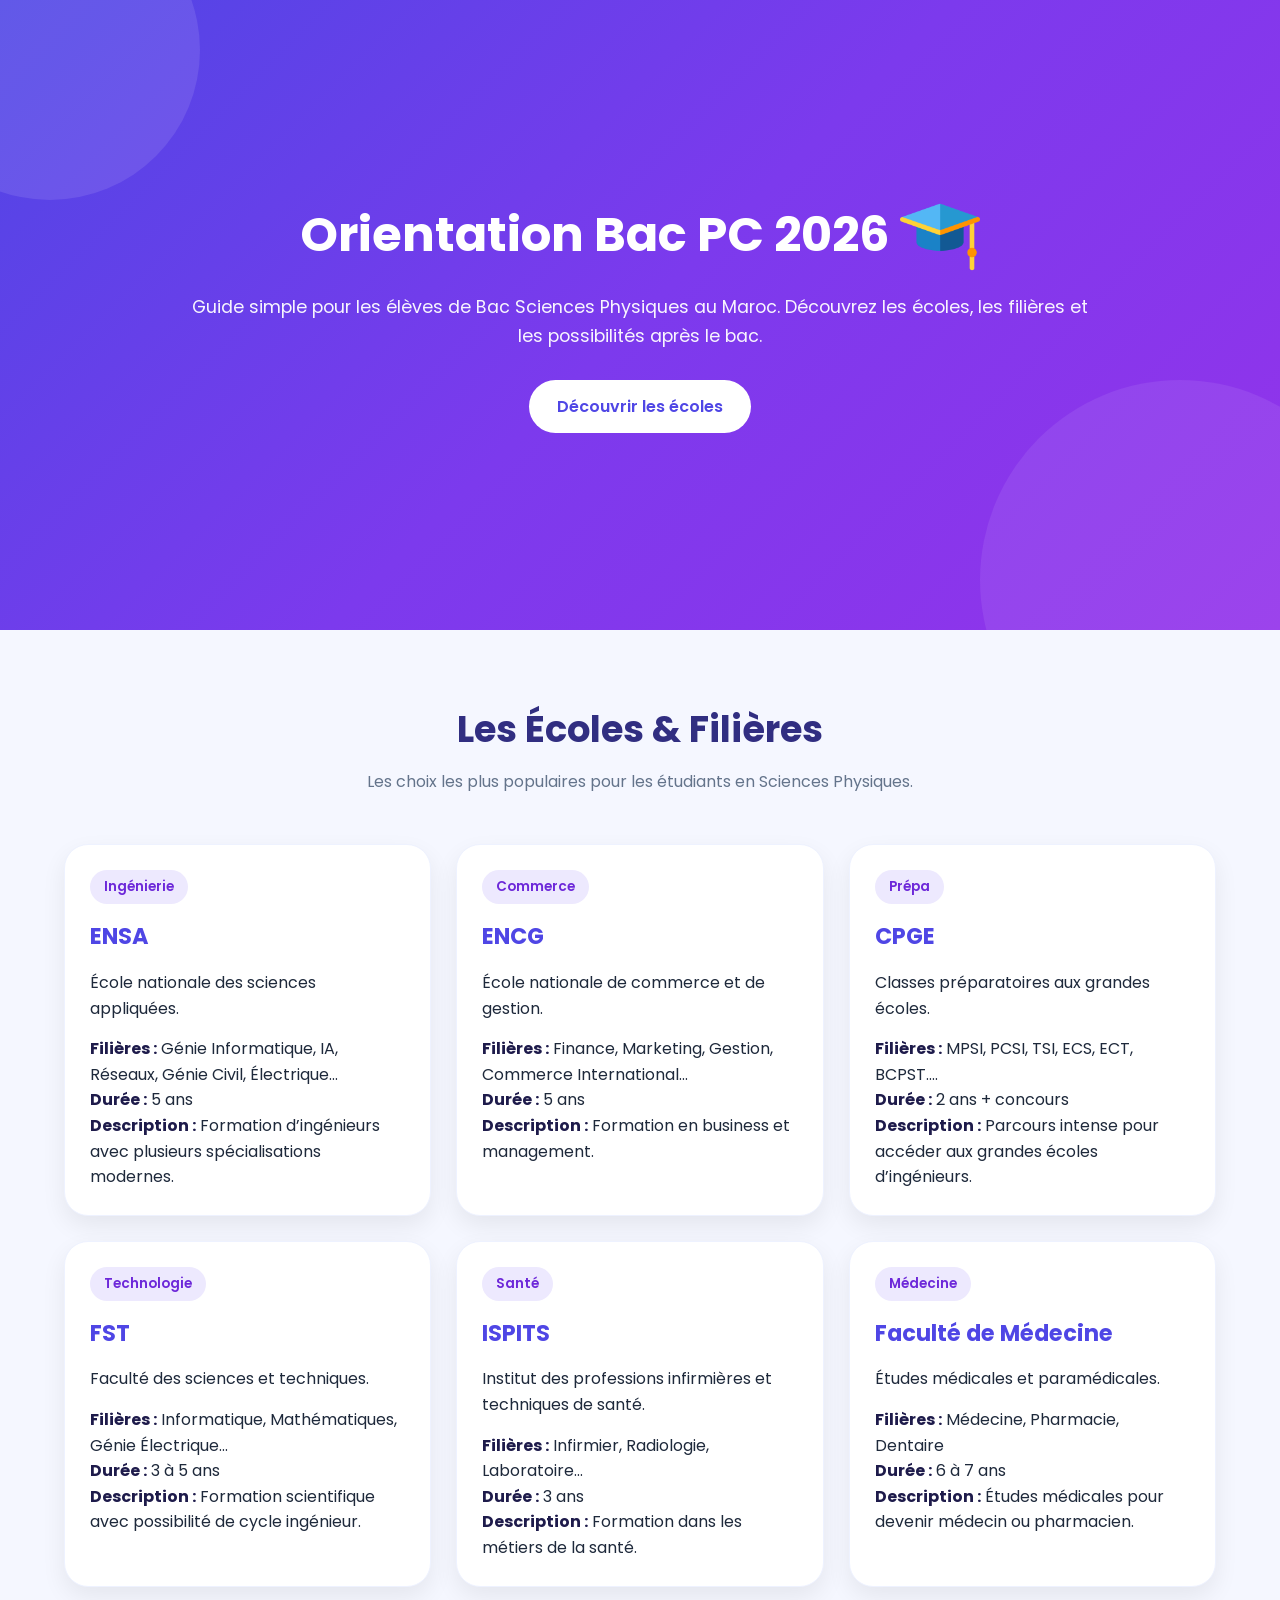
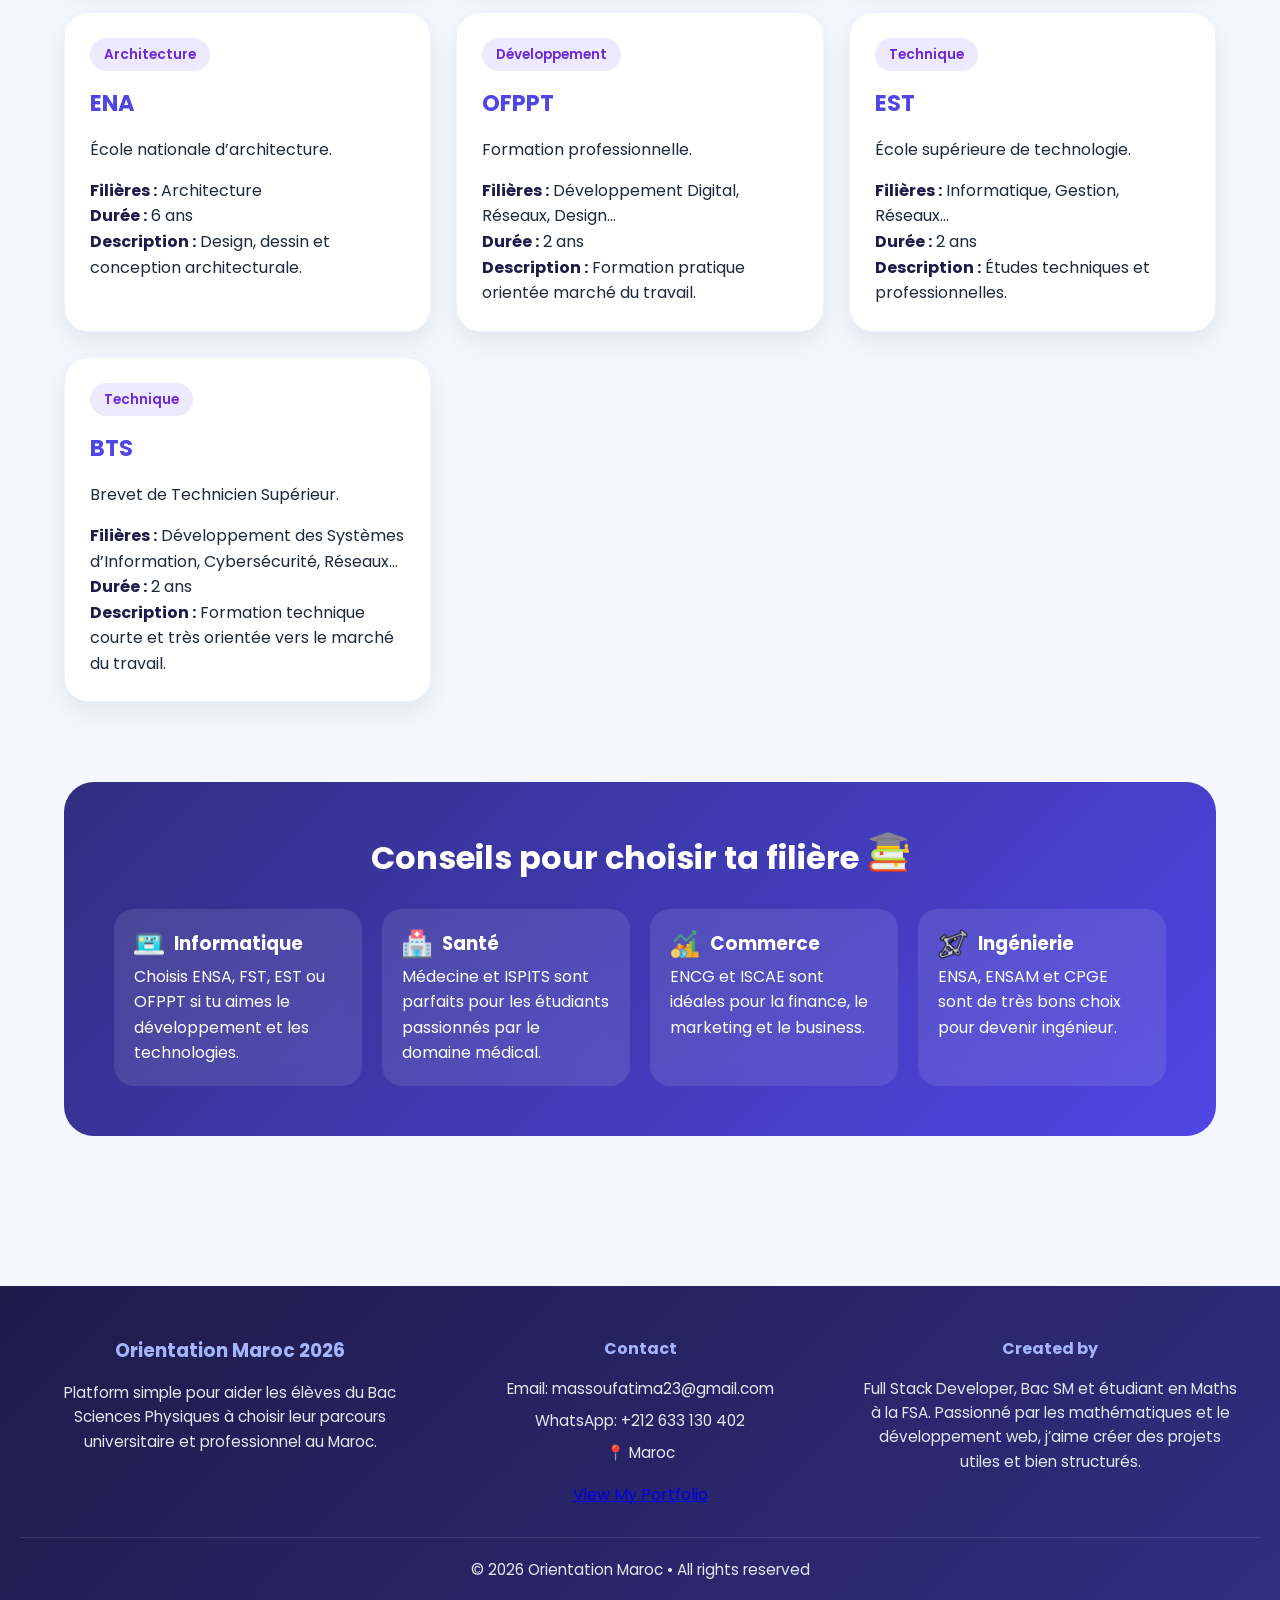
==== index.html @ 729dbaa1 "add portfolio" ====
<!DOCTYPE html>
<html lang="fr">
<head>
    <meta charset="UTF-8" />
    <meta name="viewport" content="width=device-width, initial-scale=1.0" />
    <link rel="shortcut icon" href="mortarboard.png" type="image/x-icon">
    <title>Orientation Bac PC 2026</title>
    <link rel="preconnect" href="https://fonts.googleapis.com">
    <link rel="preconnect" href="https://fonts.gstatic.com" crossorigin>
    <link href="https://fonts.googleapis.com/css2?family=Poppins:wght@300;400;500;600;700&display=swap" rel="stylesheet">
    <link rel="stylesheet" href="style.css" />
</head>
<body>

  <header>
    <div class="hero">
     <div class="flex" style="display: flex;  justify-content: center;">
        <h1>Orientation Bac PC 2026</h1>
        <img src="mortarboard.png" alt="Mortarboard" class="mortarboard">
     </div>
      <p>
        Guide simple pour les élèves de Bac Sciences Physiques au Maroc.
        Découvrez les écoles, les filières et les possibilités après le bac.
      </p>
      <a href="#schools">Découvrir les écoles</a>
    </div>
  </header>

  <section class="container" id="schools">
    <div class="section-title">
      <h2>Les Écoles & Filières</h2>
      <p>Les choix les plus populaires pour les étudiants en Sciences Physiques.</p>
    </div>

    <div class="cards">

      <div class="card">
        <span class="badge">Ingénierie</span>
        <h3>ENSA</h3>
        <p>
          École nationale des sciences appliquées.
        </p>

        <div class="info">
          <p><strong>Filières :</strong> Génie Informatique, IA, Réseaux, Génie Civil, Électrique...</p>
          <p><strong>Durée :</strong> 5 ans</p>
          <p><strong>Description :</strong> Formation d’ingénieurs avec plusieurs spécialisations modernes.</p>
        </div>
      </div>

      <div class="card">
        <span class="badge">Commerce</span>
        <h3>ENCG</h3>
        <p>
          École nationale de commerce et de gestion.
        </p>

        <div class="info">
          <p><strong>Filières :</strong> Finance, Marketing, Gestion, Commerce International...</p>
          <p><strong>Durée :</strong> 5 ans</p>
          <p><strong>Description :</strong> Formation en business et management.</p>
        </div>
      </div>

      <div class="card">
        <span class="badge">Prépa</span>
        <h3>CPGE</h3>
        <p>
          Classes préparatoires aux grandes écoles.
        </p>

        <div class="info">
          <p><strong>Filières :</strong> MPSI, PCSI, TSI, ECS, ECT, BCPST....</p>
          <p><strong>Durée :</strong> 2 ans + concours</p>
          <p><strong>Description :</strong> Parcours intense pour accéder aux grandes écoles d’ingénieurs.</p>
        </div>
      </div>

      <div class="card">
        <span class="badge">Technologie</span>
        <h3>FST</h3>
        <p>
          Faculté des sciences et techniques.
        </p>

        <div class="info">
          <p><strong>Filières :</strong> Informatique, Mathématiques, Génie Électrique...</p>
          <p><strong>Durée :</strong> 3 à 5 ans</p>
          <p><strong>Description :</strong> Formation scientifique avec possibilité de cycle ingénieur.</p>
        </div>
      </div>

      <div class="card">
        <span class="badge">Santé</span>
        <h3>ISPITS</h3>
        <p>
          Institut des professions infirmières et techniques de santé.
        </p>

        <div class="info">
          <p><strong>Filières :</strong> Infirmier, Radiologie, Laboratoire...</p>
          <p><strong>Durée :</strong> 3 ans</p>
          <p><strong>Description :</strong> Formation dans les métiers de la santé.</p>
        </div>
      </div>

      <div class="card">
        <span class="badge">Médecine</span>
        <h3>Faculté de Médecine</h3>
        <p>
          Études médicales et paramédicales.
        </p>

        <div class="info">
          <p><strong>Filières :</strong> Médecine, Pharmacie, Dentaire</p>
          <p><strong>Durée :</strong> 6 à 7 ans</p>
          <p><strong>Description :</strong> Études médicales pour devenir médecin ou pharmacien.</p>
        </div>
      </div>

      <div class="card">
        <span class="badge">Architecture</span>
        <h3>ENA</h3>
        <p>
          École nationale d’architecture.
        </p>

        <div class="info">
          <p><strong>Filières :</strong> Architecture</p>
          <p><strong>Durée :</strong> 6 ans</p>
          <p><strong>Description :</strong> Design, dessin et conception architecturale.</p>
        </div>
      </div>

      <div class="card">
        <span class="badge">Développement</span>
        <h3>OFPPT</h3>
        <p>
          Formation professionnelle.
        </p>

        <div class="info">
          <p><strong>Filières :</strong> Développement Digital, Réseaux, Design...</p>
          <p><strong>Durée :</strong> 2 ans</p>
          <p><strong>Description :</strong> Formation pratique orientée marché du travail.</p>
        </div>
      </div>

      <div class="card">
        <span class="badge">Technique</span>
        <h3>EST</h3>
        <p>
          École supérieure de technologie.
        </p>

        <div class="info">
          <p><strong>Filières :</strong> Informatique, Gestion, Réseaux...</p>
          <p><strong>Durée :</strong> 2 ans</p>
          <p><strong>Description :</strong> Études techniques et professionnelles.</p>
        </div>
      </div>

      <div class="card" data-city="Multiple" data-category="Technologie">
          <span class="badge">Technique</span>
          <h3>BTS</h3>
          <p>
              Brevet de Technicien Supérieur.
          </p>
  
          <div class="info">
              <p><strong>Filières :</strong> Développement des Systèmes d’Information, Cybersécurité, Réseaux...</p>
              <p><strong>Durée :</strong> 2 ans</p>
              <p><strong>Description :</strong> Formation technique courte et très orientée vers le marché du travail.</p>
          </div>
      </div>

    </div>


    <div class="tips">
        <div class="flex" style="display: flex;  justify-content: center;">
            <h2>Conseils pour choisir ta filière</h2>
            <img src="education.png" alt="Education" class="education">
        </div>

      <div class="tips-grid">
        <div class="tip-box">
            <div class="flex" style="display: flex;margin-bottom: 5px;">
                <img src="computer.png" alt="Computer" class="computer">
                <h3>Informatique</h3>
            </div>
            <p>
            Choisis ENSA, FST, EST ou OFPPT si tu aimes le développement et les technologies.
            </p>
        </div>

        <div class="tip-box">
            <div class="flex" style="display: flex;margin-bottom: 5px;">
                <img src="hospital-building.png" alt="Hospital" class="computer">
                <h3>Santé</h3>
            </div>
            <p>
            Médecine et ISPITS sont parfaits pour les étudiants passionnés par le domaine médical.
            </p>
        </div>

        <div class="tip-box">
            <div class="flex" style="display: flex;margin-bottom: 5px;">
                <img src="exchange-rate.png" alt="Exchange" class="computer">
                <h3>Commerce</h3>
            </div>
            <p>
            ENCG et ISCAE sont idéales pour la finance, le marketing et le business.
            </p>
        </div>

        <div class="tip-box">
          <div class="flex" style="display: flex;margin-bottom: 5px;">
            <img src="frame.png" alt="frame" class="computer">
            <h3>Ingénierie</h3>
          </div>
          <p>
            ENSA, ENSAM et CPGE sont de très bons choix pour devenir ingénieur.
          </p>
        </div>
      </div>
    </div>
  </section>

    <footer class="footer">
        <div class="footer-container">

            <div class="footer-about">
            <h3>Orientation Maroc 2026</h3>
            <p>
                Platform simple pour aider les élèves du Bac Sciences Physiques à choisir leur parcours universitaire et professionnel au Maroc.
            </p>
            </div>

            <div class="footer-links">
              <h4>Contact</h4>
              <p>Email: massoufatima23@gmail.com</p>
              <p>WhatsApp: +212 633 130 402</p>
              <p>📍 Maroc</p>
            </div>
            <div class="footer-creator">
              <h4>Created by</h4>
              <p>Full Stack Developer, Bac SM et étudiant en Maths à la FSA. Passionné par les mathématiques et le développement web, j’aime créer des projets utiles et bien structurés.</p>
            </div>
          </div>
          
          <a href="https://bacwaymaroc.netlify.app/" target="_blank" class="portfolio-btn">
            View My Portfolio
          </a>

        <div class="footer-bottom">
            <p>© 2026 Orientation Maroc • All rights reserved</p>
          </div>
        </footer>
        
        <div class="popup" id="popup">
          <div class="popup-content">
      <button class="close-btn" onclick="closePopup()">✕</button>
      <h2 id="popupTitle"></h2>
      <p id="popupDescription"></p>
      <div class="popup-info">
        <p><strong>Filières :</strong> <span id="popupFilieres"></span></p>
        <p><strong>Durée :</strong> <span id="popupDuree"></span></p>
        <p><strong>Niveau conseillé :</strong> <span id="popupNiveau"></span></p>
      </div>
    </div>
  </div>
  <script src="main.js"></script>
</body>
</html>
---- style.css ----
*{
      margin:0;
      padding:0;
      box-sizing:border-box;
      font-family:'Poppins',sans-serif;
}
body{
  background:#f5f7ff;
  color:#1e293b;
  line-height:1.6;
}

header{
  min-height:70vh;
  background:linear-gradient(135deg,#4f46e5,#7c3aed,#9333ea);
  color:white;
  display:flex;
  align-items:center;
  justify-content:center;
  text-align:center;
  padding:40px 20px;
  position:relative;
  overflow:hidden;
}

header::before{
  content:'';
  position:absolute;
  width:300px;
  height:300px;
  background:rgba(255,255,255,0.1);
  border-radius:50%;
  top:-100px;
  left:-100px;
}

header::after{
  content:'';
  position:absolute;
  width:400px;
  height:400px;
  background:rgba(255,255,255,0.08);
  border-radius:50%;
  bottom:-150px;
  right:-100px;
}

.hero{
  position:relative;
  z-index:2;
  max-width:900px;
}

.hero h1{
  font-size:3rem;
  margin-bottom:20px;
  font-weight:700;
}

.hero p{
  font-size:1.1rem;
  opacity:0.95;
  margin-bottom:30px;
}

.hero a{
  text-decoration:none;
  background:white;
  color:#4f46e5;
  padding:14px 28px;
  border-radius:50px;
  font-weight:600;
  transition:0.3s;
  display:inline-block;
}

.hero a:hover{
  transform:translateY(-3px);
  box-shadow:0 10px 20px rgba(0,0,0,0.2);
}

.container{
  width:90%;
  max-width:1200px;
  margin:auto;
  padding:70px 0;
}

.section-title{
  text-align:center;
  margin-bottom:50px;
}

.section-title h2{
  font-size:2.3rem;
  color:#312e81;
  margin-bottom:10px;
}

.section-title p{
  color:#64748b;
}

.cards{
  display:grid;
  grid-template-columns:repeat(auto-fit,minmax(280px,1fr));
  gap:25px;
}

.card{
  background:white;
  padding:25px;
  border-radius:24px;
  box-shadow:0 10px 25px rgba(0,0,0,0.07);
  transition:0.3s;
  border:1px solid #eef2ff;
}

.card:hover{
  transform:translateY(-8px);
}

.card h3{
  color:#4f46e5;
  margin-bottom:15px;
  font-size:1.4rem;
}

.badge{
  display:inline-block;
  padding:6px 14px;
  background:#ede9fe;
  color:#6d28d9;
  border-radius:50px;
  font-size:0.85rem;
  margin-bottom:15px;
  font-weight:600;
}

.info{
  margin-top:15px;
}

.info strong{
  color:#1e1b4b;
}

.tips{
  margin-top:80px;
  background:linear-gradient(135deg,#312e81,#4f46e5);
  color:white;
  padding:50px;
  border-radius:30px;
}

.tips h2{
  margin-bottom:25px;
  font-size:2rem;
}

.tips-grid{
  display:grid;
  grid-template-columns:repeat(auto-fit,minmax(220px,1fr));
  gap:20px;
}

.mortarboard{
    width: 80px;
    height: 80px;
    margin-left: 10px;
}

.education{
    width: 40px;
    height: 40px;
    margin-left: 10px;
}

.computer{
    width: 30px;
    height: 30px;
    margin-right: 10px;
}
.tip-box{
  background:rgba(255,255,255,0.1);
  padding:20px;
  border-radius:20px;
  backdrop-filter:blur(10px);
}

footer{
  text-align:center;
  padding:30px;
  background:#1e1b4b;
  color:white;
  margin-top:60px;
}

.footer{
    background: linear-gradient(135deg,#1e1b4b,#312e81);
    color:white;
    margin-top:80px;
    padding:50px 20px 20px;
}

.footer-container{
    display:grid;
    grid-template-columns:repeat(auto-fit,minmax(250px,1fr));
    gap:30px;
    max-width:1200px;
    margin:auto;
}

.footer h3, .footer h4{
    margin-bottom:15px;
    color:#a5b4fc;
}

.footer p{
    color:#e2e8f0;
    margin-bottom:8px;
    font-size:0.95rem;
}

.footer-bottom{
    text-align:center;
    margin-top:30px;
    padding-top:20px;
    border-top:1px solid rgba(255,255,255,0.1);
    font-size:0.9rem;
    color:#c7d2fe;
}

  .popup{
  position:fixed;
  inset:0;
  background:rgba(0,0,0,0.6);
  display:flex;
  align-items:center;
  justify-content:center;
  opacity:0;
  visibility:hidden;
  transition:0.3s;
  z-index:999;
  padding:20px;
}

.popup.show{
  opacity:1;
  visibility:visible;
}

.popup-content{
  background:white;
  width:100%;
  max-width:850px;
  border-radius:28px;
  padding:35px;
  position:relative;
  animation:popupAnim 0.3s ease;
}

@keyframes popupAnim{
  from{
    transform:translateY(20px) scale(0.95);
    opacity:0;
  }
  to{
    transform:translateY(0) scale(1);
    opacity:1;
  }
}

.popup-content h2{
  color:#4f46e5;
  margin-bottom:15px;
}

.popup-content p{
  margin-bottom:12px;
  color:#475569;
}

.popup-info{
  margin-top:20px;
  background:#f5f7ff;
  padding:20px;
  border-radius:18px;
}

.close-btn{
  position:absolute;
  top:15px;
  right:15px;
  border:none;
  background:#ede9fe;
  color:#4f46e5;
  width:40px;
  height:40px;
  border-radius:50%;
  font-size:1rem;
  cursor:pointer;
  transition:0.3s;
}

.close-btn:hover{
  background:#4f46e5;
  color:white;
}

@media(max-width:768px){
  .hero h1{
    font-size:2.2rem;
  }

  .hero p{
    font-size:1rem;
  }

  .tips{
    padding:30px 20px;
  }

  .popup-content{
    padding:15px;
    padding-top: 20px;
    overflow: auto;
    height: stretch;
  }
}
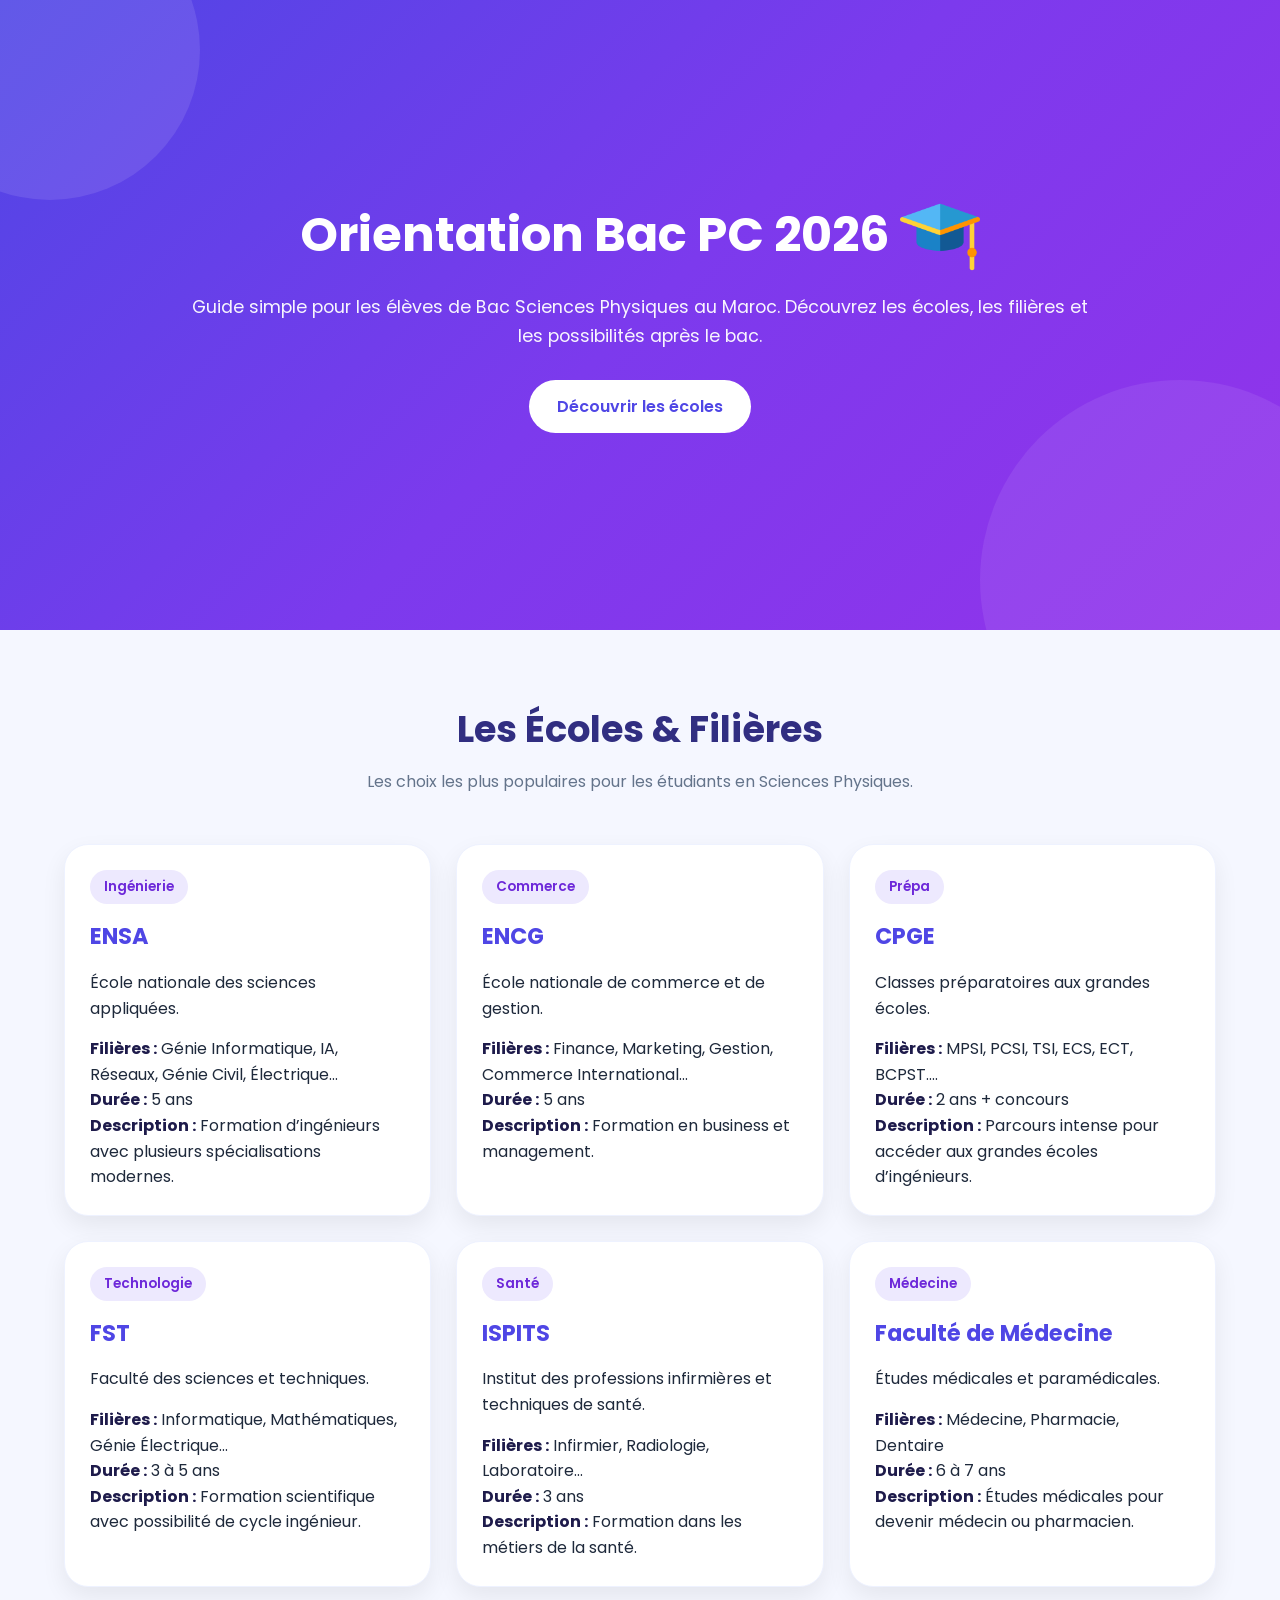
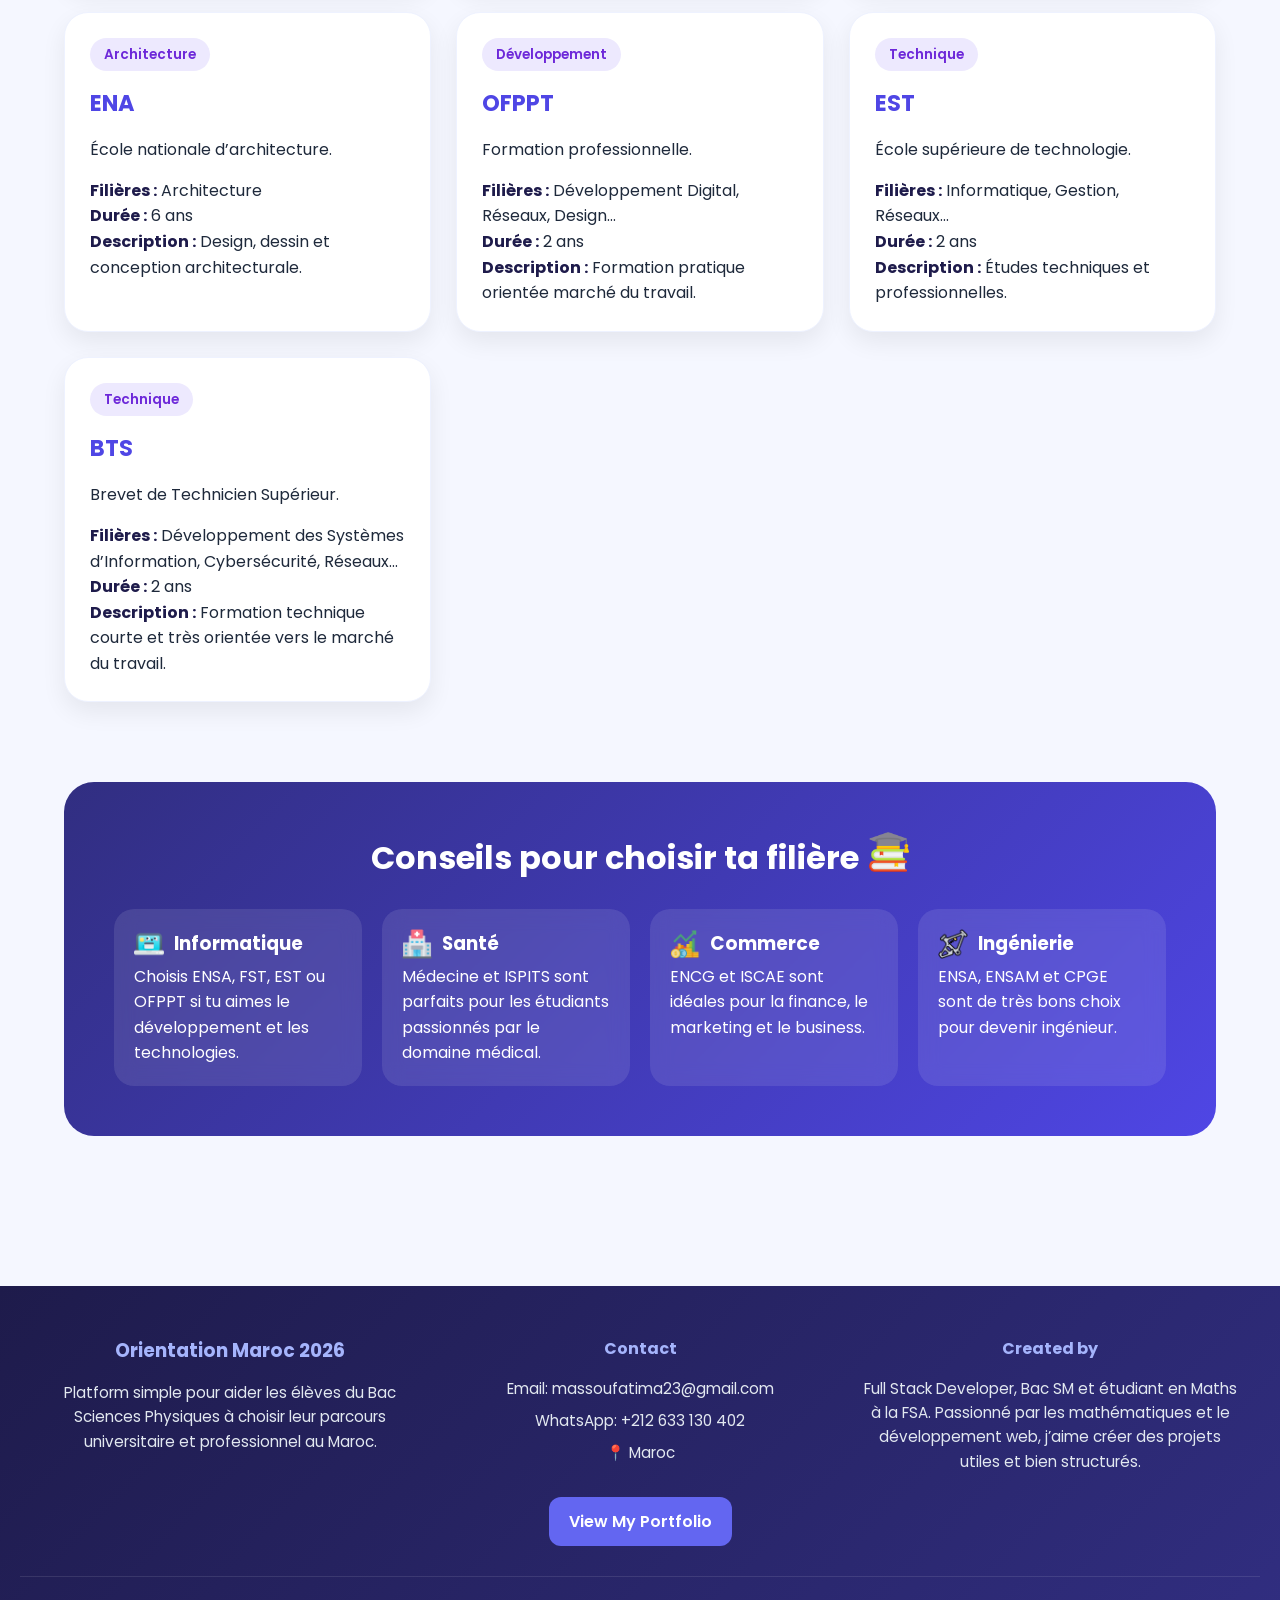
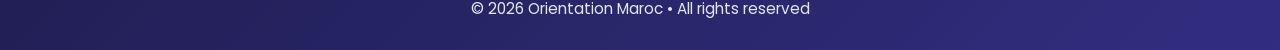
==== commit d3cf7b9a: "change link" ====
--- a/index.html
+++ b/index.html
@@ -249,7 +249,7 @@
             </div>
           </div>
           
-          <a href="https://bacwaymaroc.netlify.app/" target="_blank" class="portfolio-btn">
+          <a href="https://fatimamassou.netlify.app/" target="_blank" class="portfolio-btn">
             View My Portfolio
           </a>
 
--- a/style.css
+++ b/style.css
@@ -308,6 +308,23 @@
   color:white;
 }
 
+.portfolio-btn{
+  display:inline-block;
+  margin-top:15px;
+  padding:12px 20px;
+  background:#6366f1;
+  color:white;
+  text-decoration:none;
+  border-radius:12px;
+  transition:0.3s;
+  font-weight:600;
+}
+
+.portfolio-btn:hover{
+  background:#4f46e5;
+  transform:translateY(-3px);
+}
+
 @media(max-width:768px){
   .hero h1{
     font-size:2.2rem;
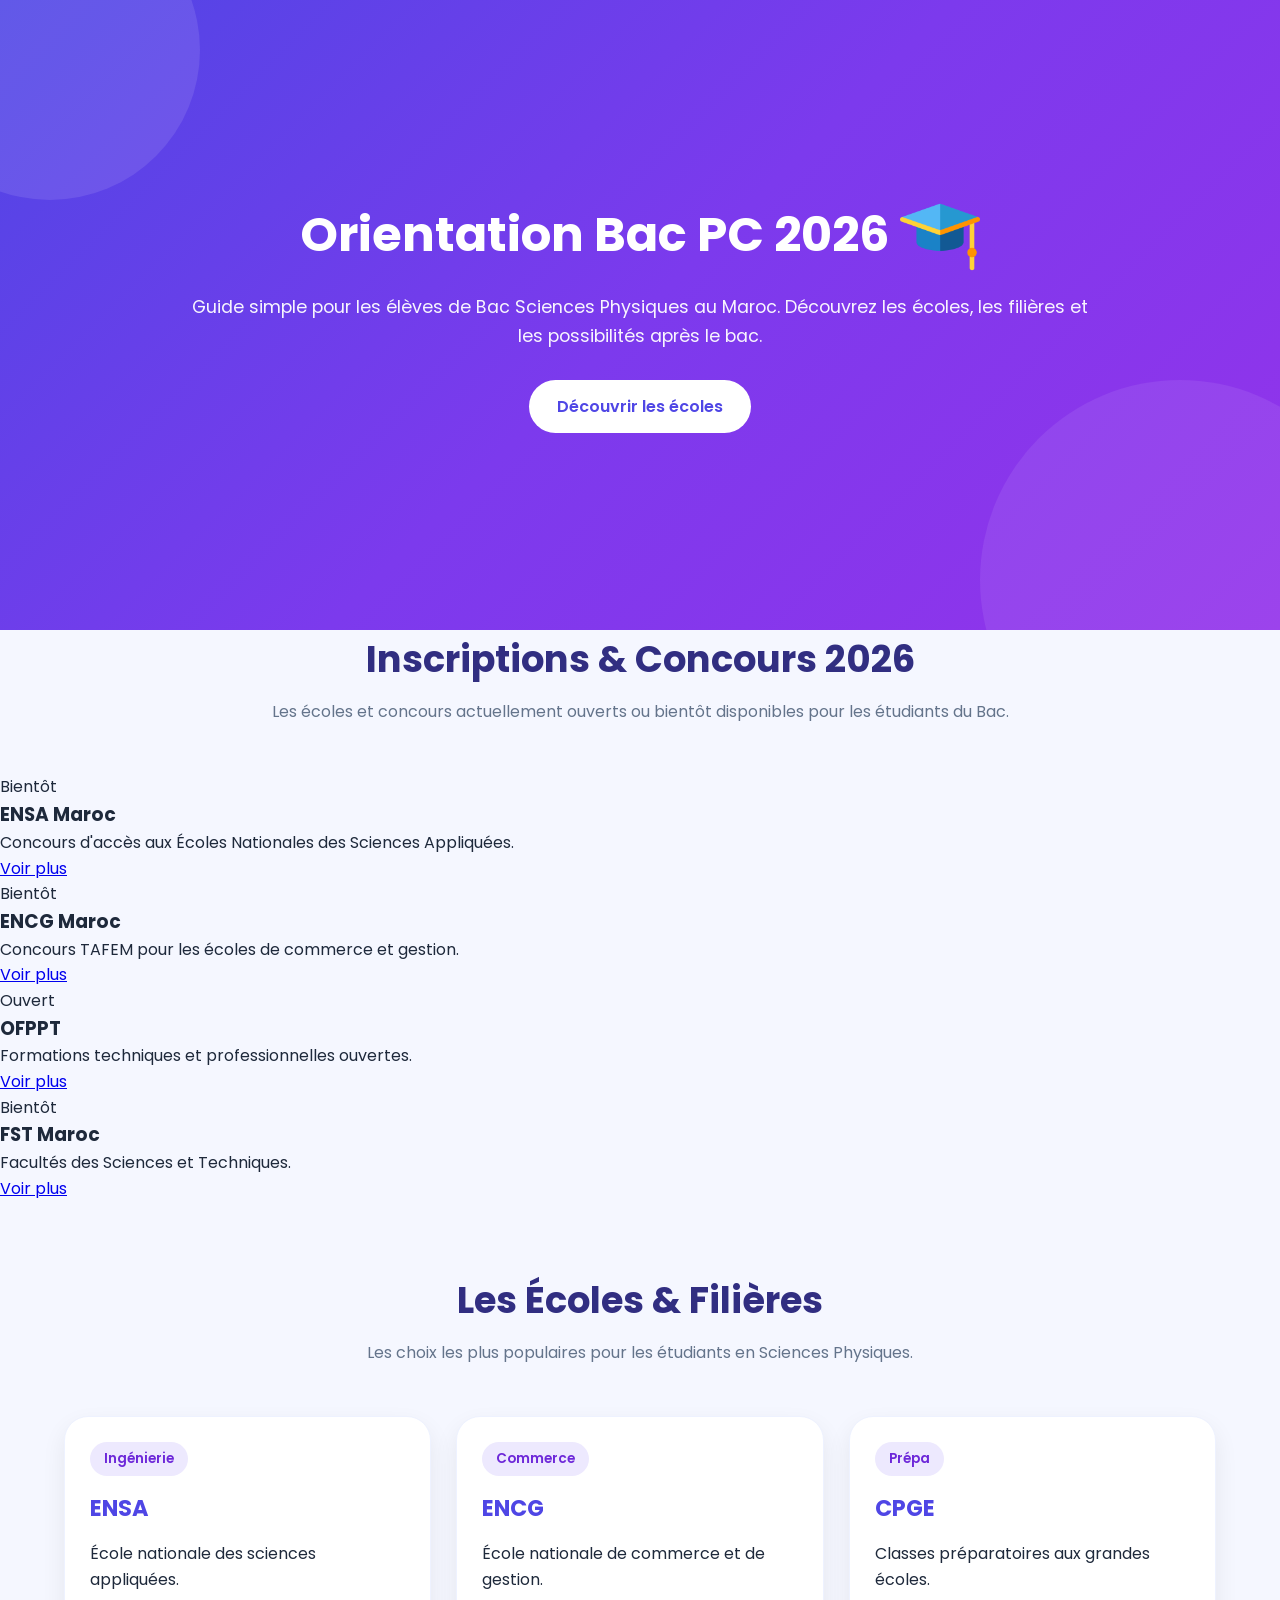
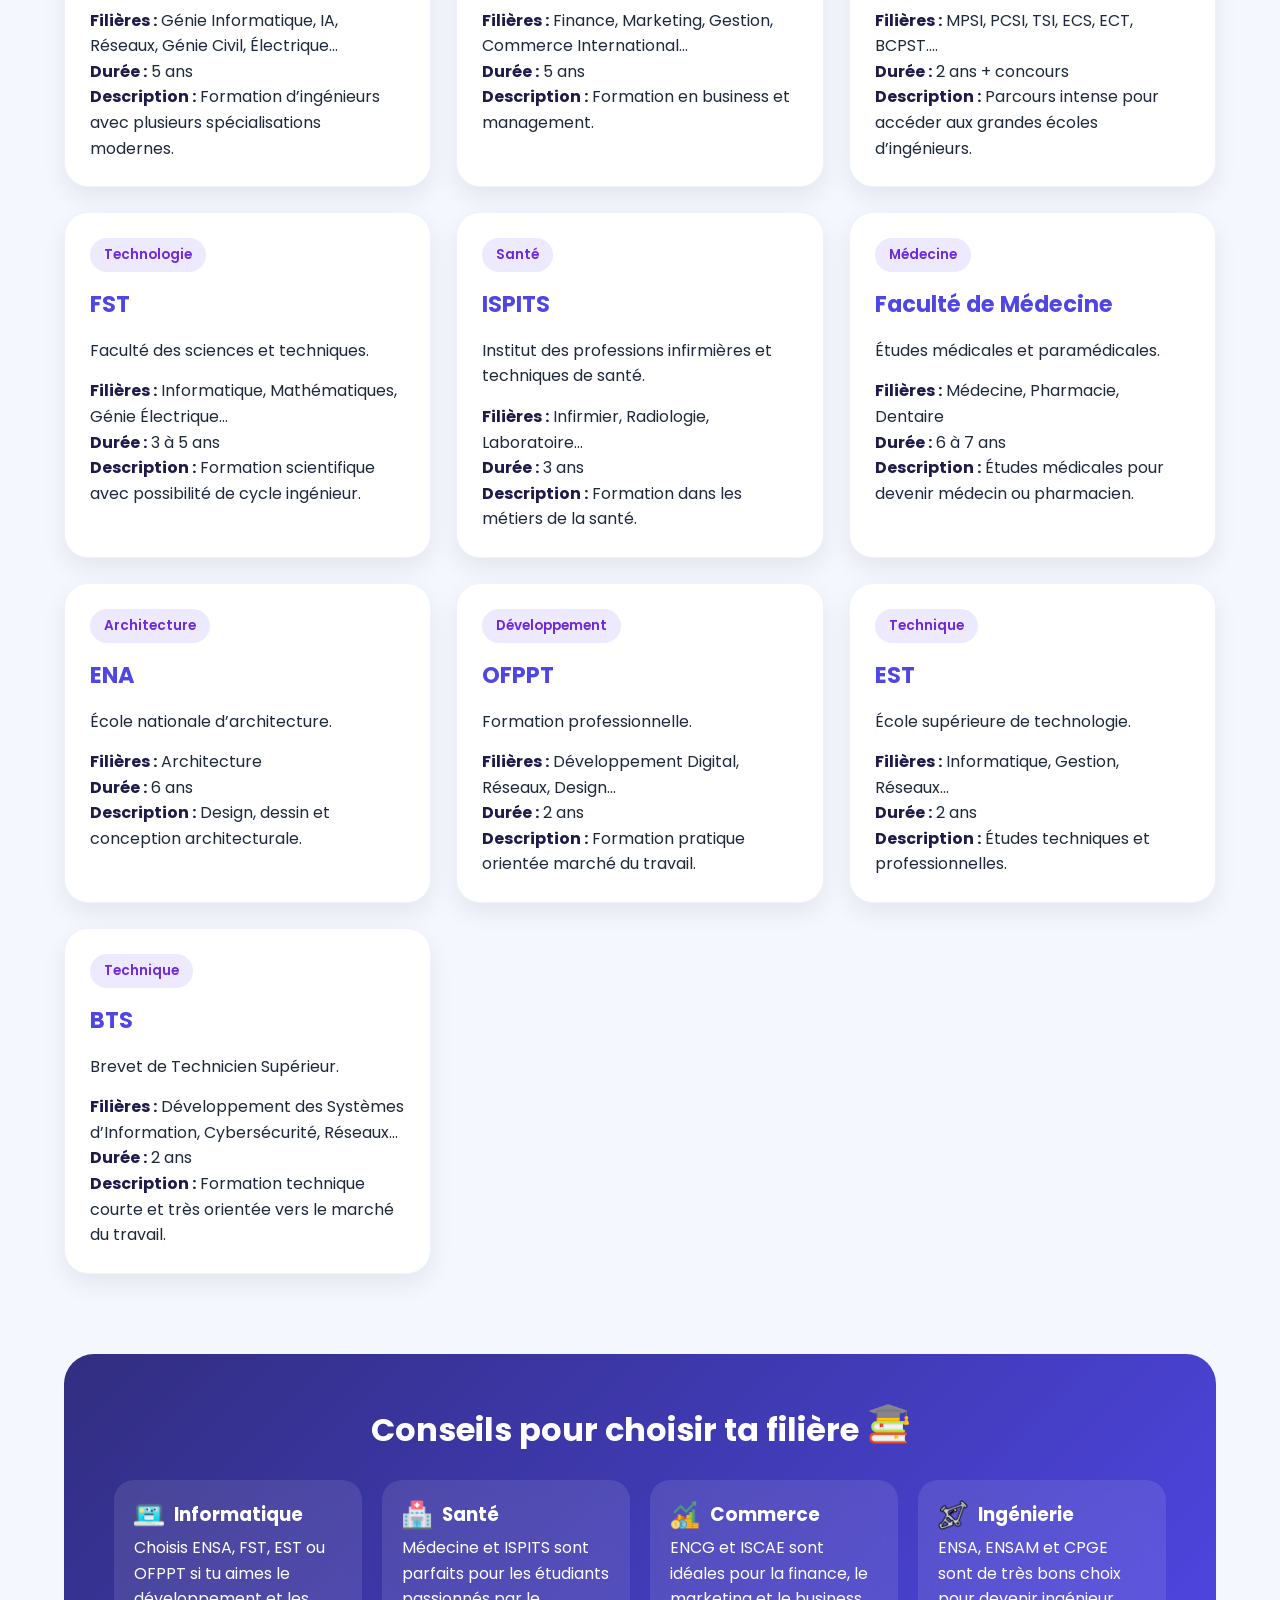
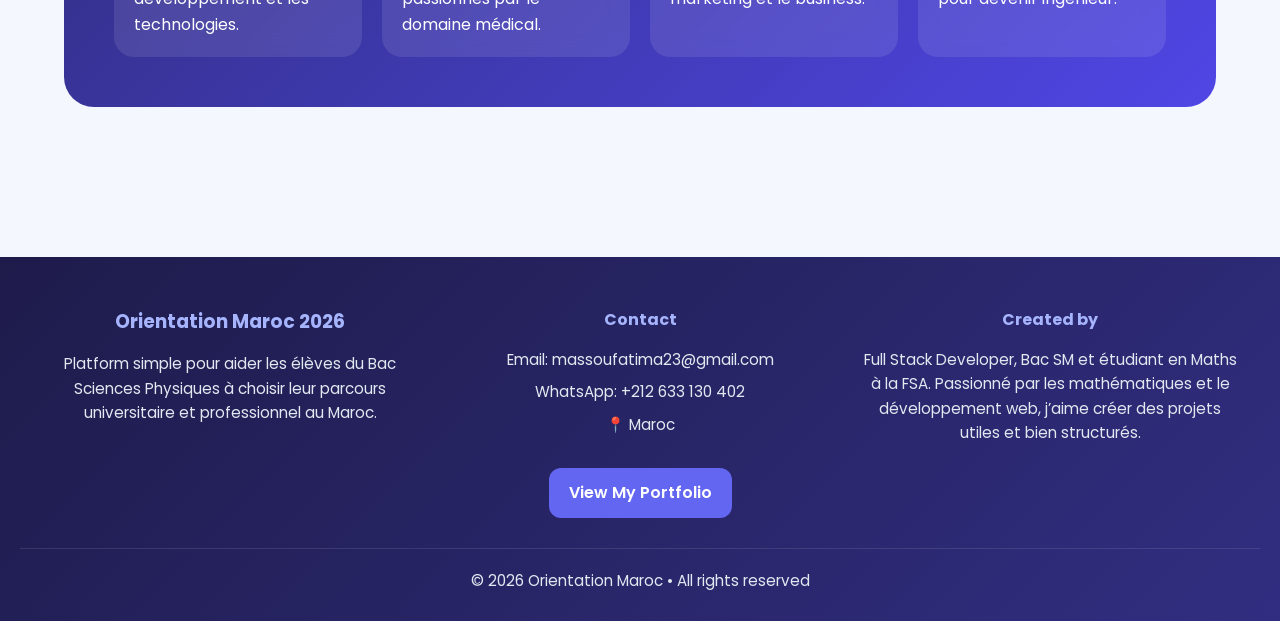
==== commit 1abb6242: "add new section" ====
--- a/index.html
+++ b/index.html
@@ -25,6 +25,59 @@
       <a href="#schools">Découvrir les écoles</a>
     </div>
   </header>
+
+  <section class="open-section">
+
+    <div class="section-title">
+      <h2>Inscriptions & Concours 2026</h2>
+      <p>Les écoles et concours actuellement ouverts ou bientôt disponibles pour les étudiants du Bac.</p>
+    </div>
+
+    <div class="open-cards">
+
+      <div class="open-card">
+        <span class="status open">Bientôt</span>
+        <h3>ENSA Maroc</h3>
+        <p>Concours d'accès aux Écoles Nationales des Sciences Appliquées.</p>
+
+        <a href="https://www.cursussup.gov.ma/" target="_blank">
+          Voir plus
+        </a>
+      </div>
+
+      <div class="open-card">
+        <span class="status open">Bientôt</span>
+        <h3>ENCG Maroc</h3>
+        <p>Concours TAFEM pour les écoles de commerce et gestion.</p>
+
+        <a href="https://www.cursussup.gov.ma/" target="_blank">
+          Voir plus
+        </a>
+      </div>
+
+      <div class="open-card">
+        <span class="status urgent">Ouvert</span>
+        <h3>OFPPT</h3>
+        <p>Formations techniques et professionnelles ouvertes.</p>
+
+        <a href="https://www.ofppt.ma/" target="_blank">
+          Voir plus
+        </a>
+      </div>
+
+      <div class="open-card">
+        <span class="status open">Bientôt</span>
+        <h3>FST Maroc</h3>
+        <p>Facultés des Sciences et Techniques.</p>
+
+        <a href="https://www.cursussup.gov.ma/" target="_blank">
+          Voir plus
+        </a>
+      </div>
+
+    </div>
+
+  </section>
 
   <section class="container" id="schools">
     <div class="section-title">
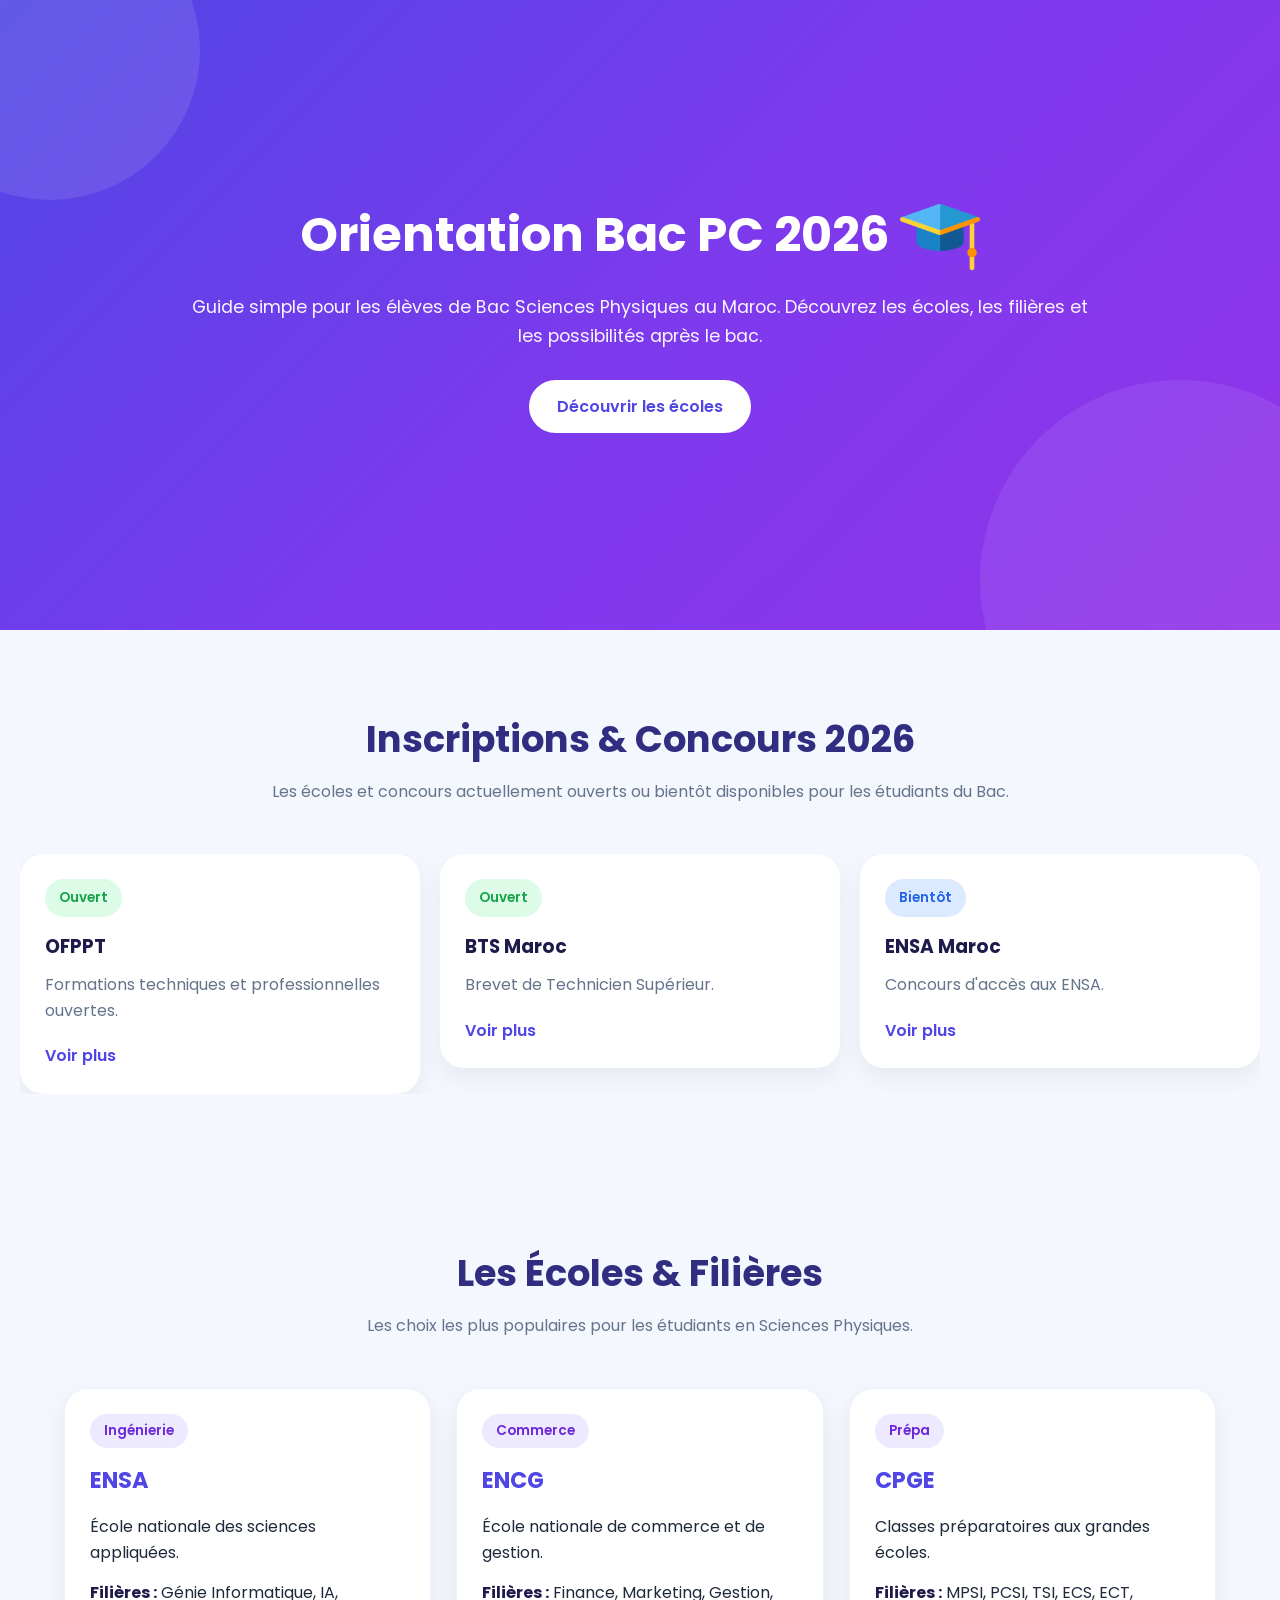
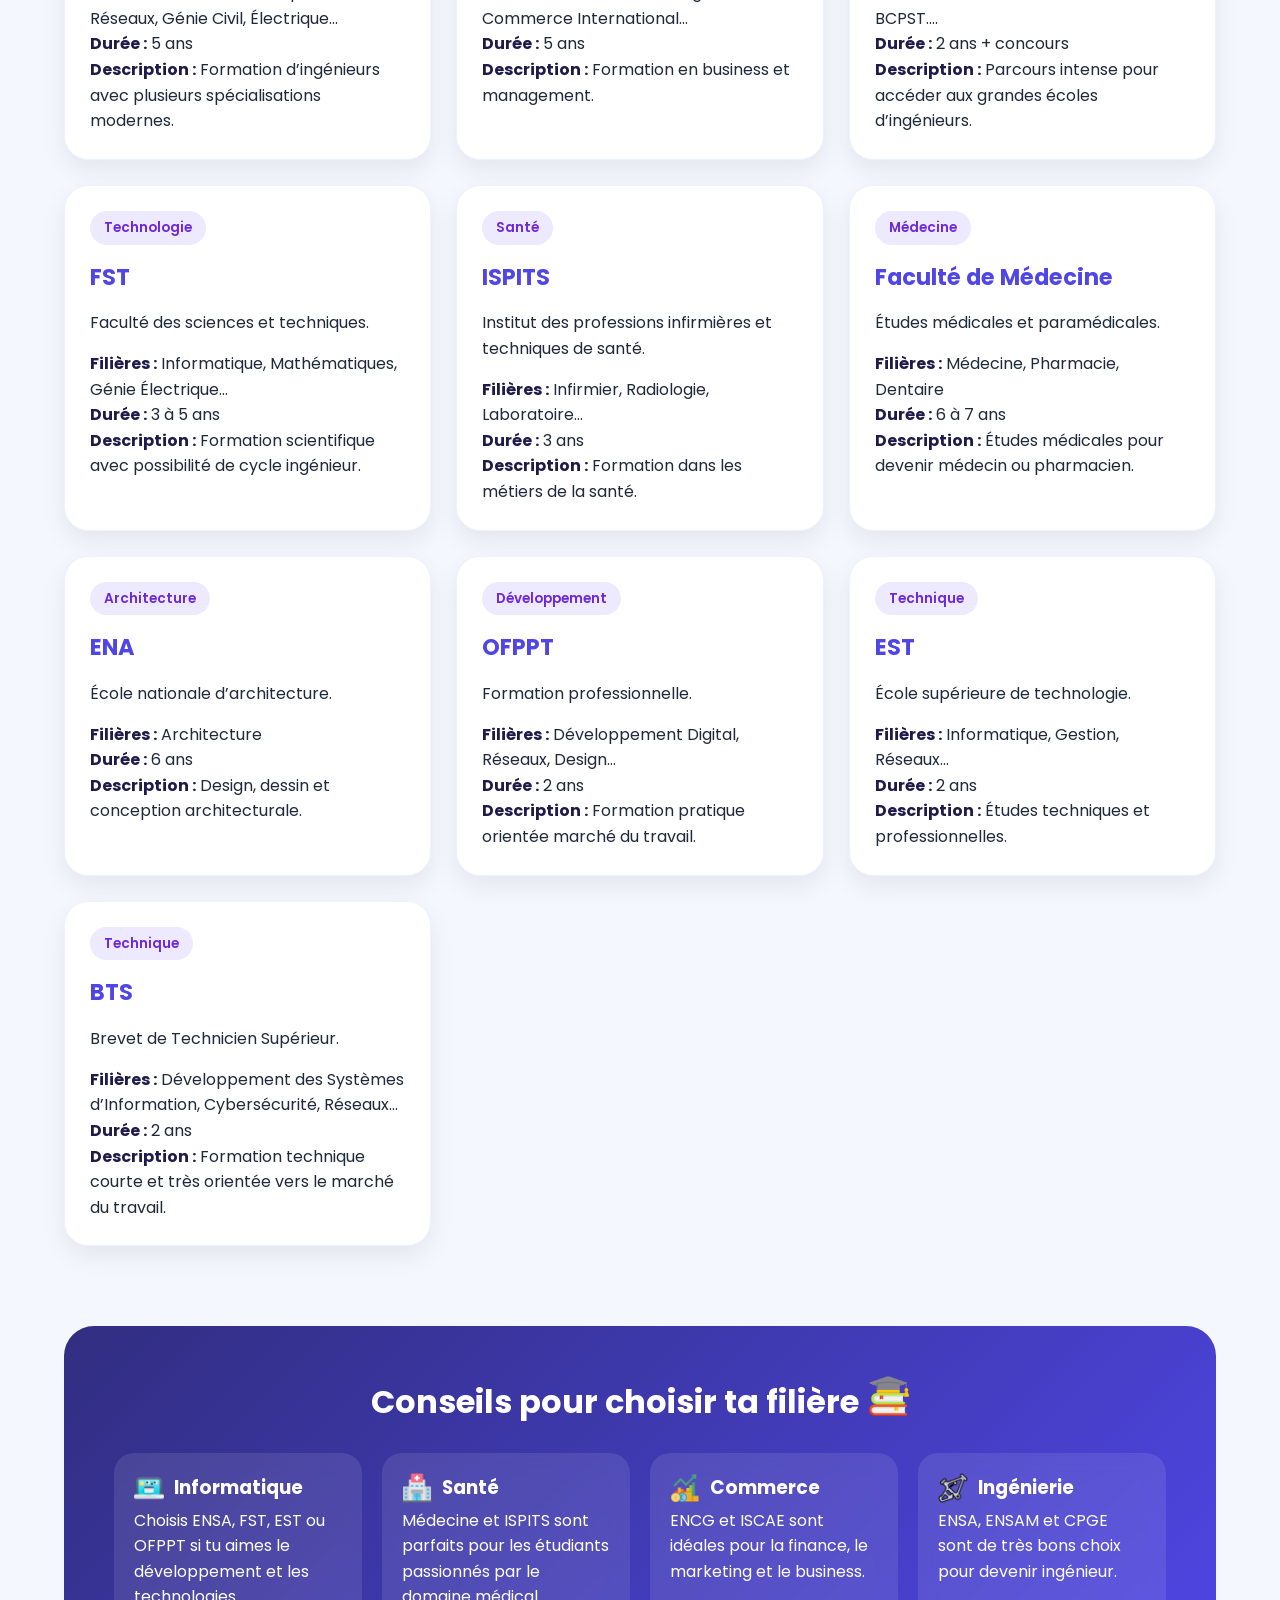
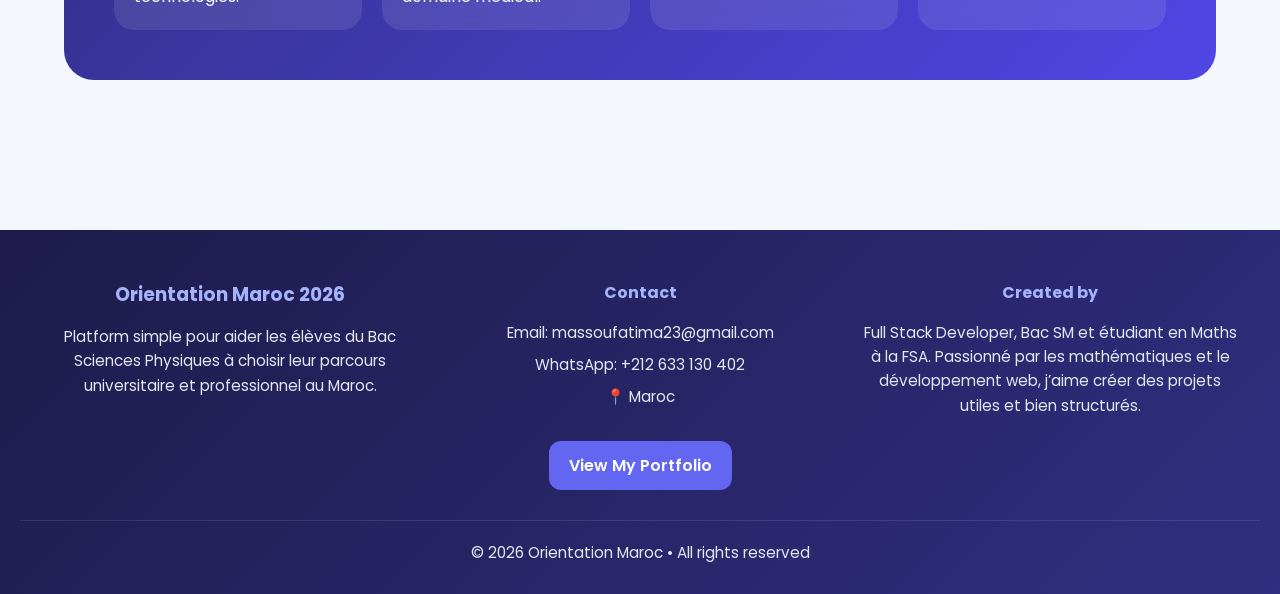
==== commit bf7036e0: "add swiper and more schools" ====
--- a/index.html
+++ b/index.html
@@ -7,6 +7,7 @@
     <title>Orientation Bac PC 2026</title>
     <link rel="preconnect" href="https://fonts.googleapis.com">
     <link rel="preconnect" href="https://fonts.gstatic.com" crossorigin>
+    <link rel="stylesheet" href="https://cdn.jsdelivr.net/npm/swiper@11/swiper-bundle.min.css"/>
     <link href="https://fonts.googleapis.com/css2?family=Poppins:wght@300;400;500;600;700&display=swap" rel="stylesheet">
     <link rel="stylesheet" href="style.css" />
 </head>
@@ -33,50 +34,61 @@
       <p>Les écoles et concours actuellement ouverts ou bientôt disponibles pour les étudiants du Bac.</p>
     </div>
 
-    <div class="open-cards">
-
-      <div class="open-card">
-        <span class="status open">Bientôt</span>
-        <h3>ENSA Maroc</h3>
-        <p>Concours d'accès aux Écoles Nationales des Sciences Appliquées.</p>
-
-        <a href="https://www.cursussup.gov.ma/" target="_blank">
-          Voir plus
-        </a>
-      </div>
-
-      <div class="open-card">
-        <span class="status open">Bientôt</span>
-        <h3>ENCG Maroc</h3>
-        <p>Concours TAFEM pour les écoles de commerce et gestion.</p>
-
-        <a href="https://www.cursussup.gov.ma/" target="_blank">
-          Voir plus
-        </a>
-      </div>
-
-      <div class="open-card">
-        <span class="status urgent">Ouvert</span>
-        <h3>OFPPT</h3>
-        <p>Formations techniques et professionnelles ouvertes.</p>
-
-        <a href="https://www.ofppt.ma/" target="_blank">
-          Voir plus
-        </a>
-      </div>
-
-      <div class="open-card">
-        <span class="status open">Bientôt</span>
-        <h3>FST Maroc</h3>
-        <p>Facultés des Sciences et Techniques.</p>
-
-        <a href="https://www.cursussup.gov.ma/" target="_blank">
-          Voir plus
-        </a>
-      </div>
-
-    </div>
-
+    <div class="swiper mySwiper">
+      <div class="swiper-wrapper">
+
+        <!-- OPEN FIRST -->
+        <div class="swiper-slide">
+          <div class="open-card">
+            <span class="status urgent">Ouvert</span>
+            <h3>OFPPT</h3>
+            <p>Formations techniques et professionnelles ouvertes.</p>
+
+            <a href="https://www.ofppt.ma/" target="_blank">
+              Voir plus
+            </a>
+          </div>
+        </div>
+
+        <div class="swiper-slide">
+          <div class="open-card">
+            <span class="status urgent">Ouvert</span>
+            <h3>BTS Maroc</h3>
+            <p>Brevet de Technicien Supérieur.</p>
+
+            <a href="https://www.e-bts.men.gov.ma/" target="_blank">
+              Voir plus
+            </a>
+          </div>
+        </div>
+
+        <!-- BIENTÔT -->
+        <div class="swiper-slide">
+          <div class="open-card">
+            <span class="status open">Bientôt</span>
+            <h3>ENSA Maroc</h3>
+            <p>Concours d'accès aux ENSA.</p>
+
+            <a href="https://www.cursussup.gov.ma/" target="_blank">
+              Voir plus
+            </a>
+          </div>
+        </div>
+
+        <div class="swiper-slide">
+          <div class="open-card">
+            <span class="status open">Bientôt</span>
+            <h3>ENCG Maroc</h3>
+            <p>Concours TAFEM.</p>
+
+            <a href="https://www.cursussup.gov.ma/" target="_blank">
+              Voir plus
+            </a>
+          </div>
+        </div>
+
+      </div>
+    </div>
   </section>
 
   <section class="container" id="schools">
@@ -324,5 +336,31 @@
     </div>
   </div>
   <script src="main.js"></script>
+  <script src="https://cdn.jsdelivr.net/npm/swiper@11/swiper-bundle.min.js"></script>
+  <script>
+    const swiper = new Swiper(".mySwiper", {
+      loop: true,
+      spaceBetween: 20,
+
+      autoplay: {
+        delay: 2500,
+        disableOnInteraction: false,
+      },
+
+      breakpoints: {
+        0: {
+          slidesPerView: 1,
+        },
+
+        768: {
+          slidesPerView: 2,
+        },
+
+        1024: {
+          slidesPerView: 3,
+        },
+      },
+    });
+  </script>
 </body>
 </html>
--- a/style.css
+++ b/style.css
@@ -77,6 +77,65 @@
 .hero a:hover{
   transform:translateY(-3px);
   box-shadow:0 10px 20px rgba(0,0,0,0.2);
+}
+
+.open-section{
+  padding:80px 20px;
+}
+
+.open-cards{
+  display:grid;
+  grid-template-columns:repeat(auto-fit,minmax(260px,1fr));
+  gap:25px;
+  margin-top:40px;
+}
+
+.open-card{
+  background:white;
+  padding:25px;
+  border-radius:24px;
+  box-shadow:0 10px 25px rgba(0,0,0,0.06);
+  transition:0.3s;
+  position:relative;
+}
+
+.open-card:hover{
+  transform:translateY(-8px);
+}
+
+.status{
+  display:inline-block;
+  padding:8px 14px;
+  border-radius:50px;
+  font-size:0.85rem;
+  font-weight:600;
+  margin-bottom:15px;
+}
+
+.status.open{
+  background:#dbeafe;
+  color:#2563eb;
+}
+
+.status.urgent{
+  background:#dcfce7;
+  color:#16a34a;
+}
+
+.open-card h3{
+  margin-bottom:10px;
+  color:#1e1b4b;
+}
+
+.open-card p{
+  color:#64748b;
+  margin-bottom:20px;
+}
+
+.open-card a{
+  text-decoration:none;
+  color:#4f46e5;
+  font-weight:600;
 }
 
 .container{
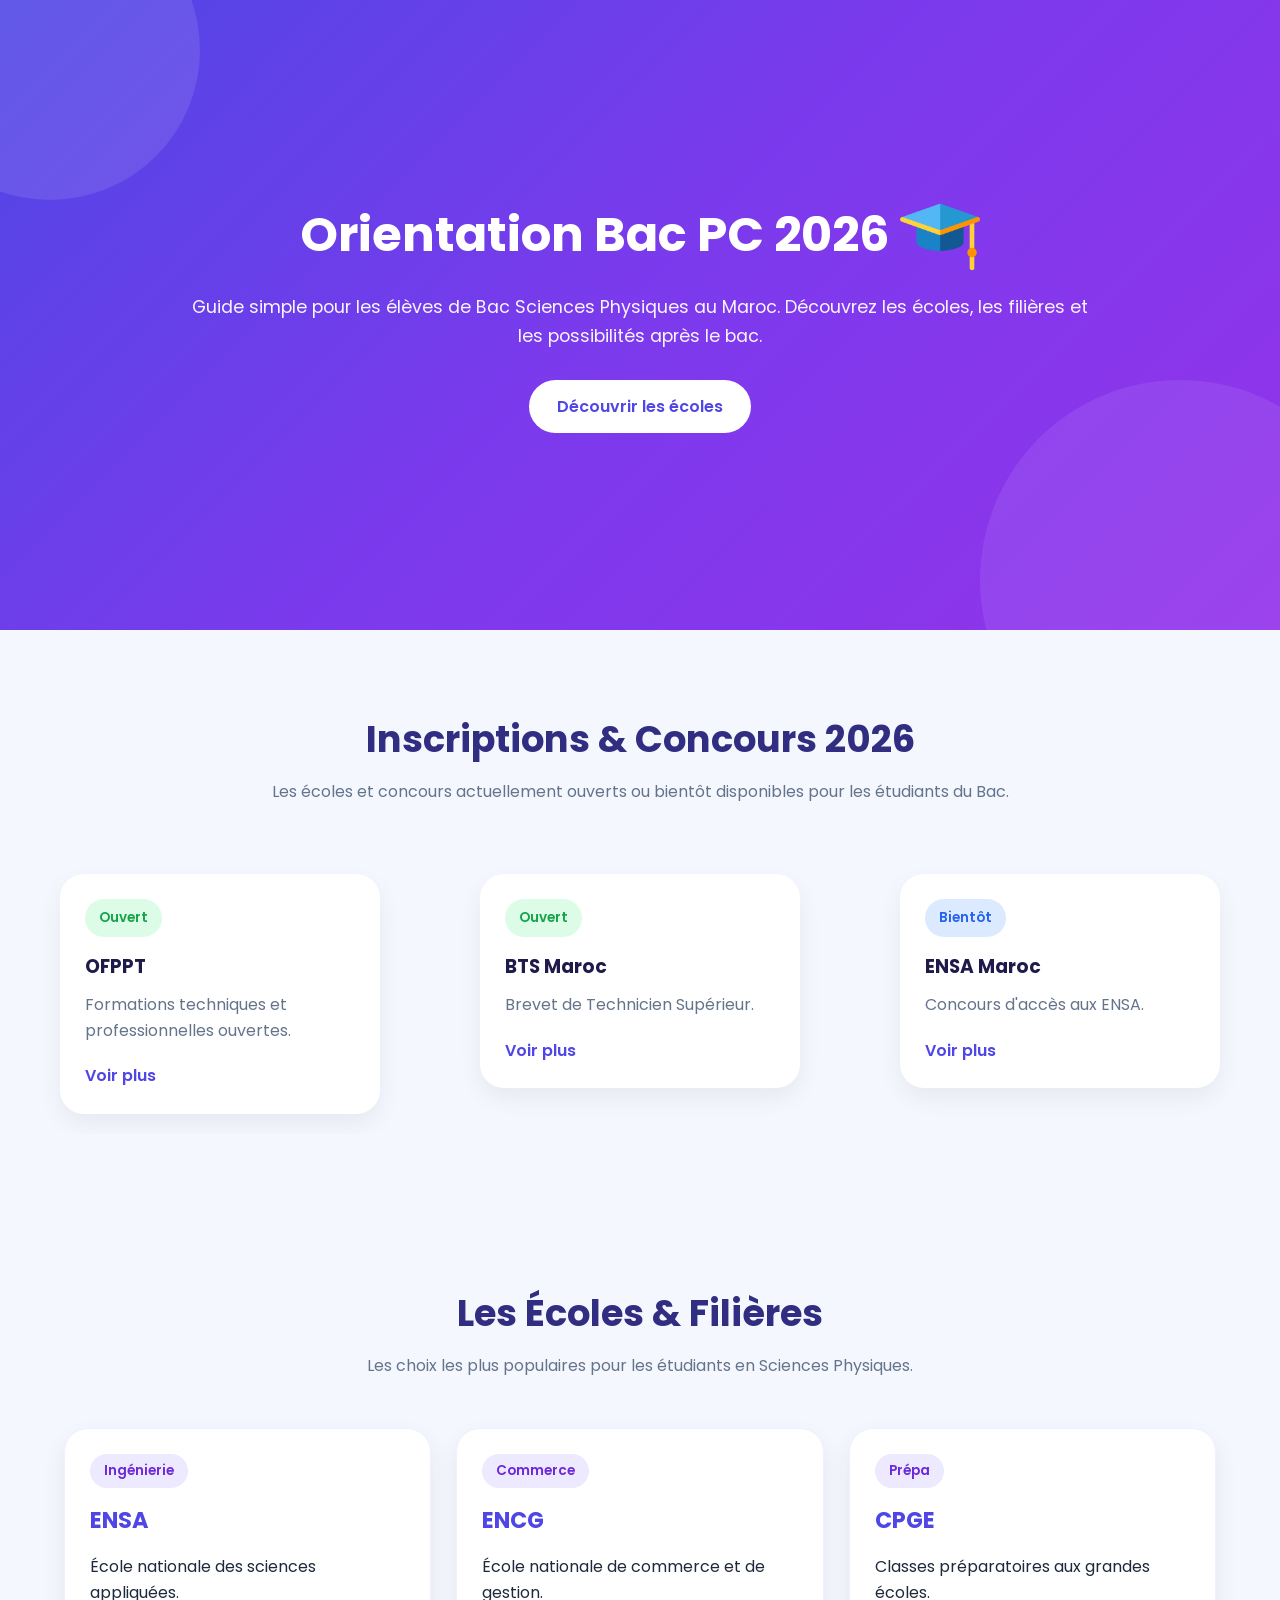
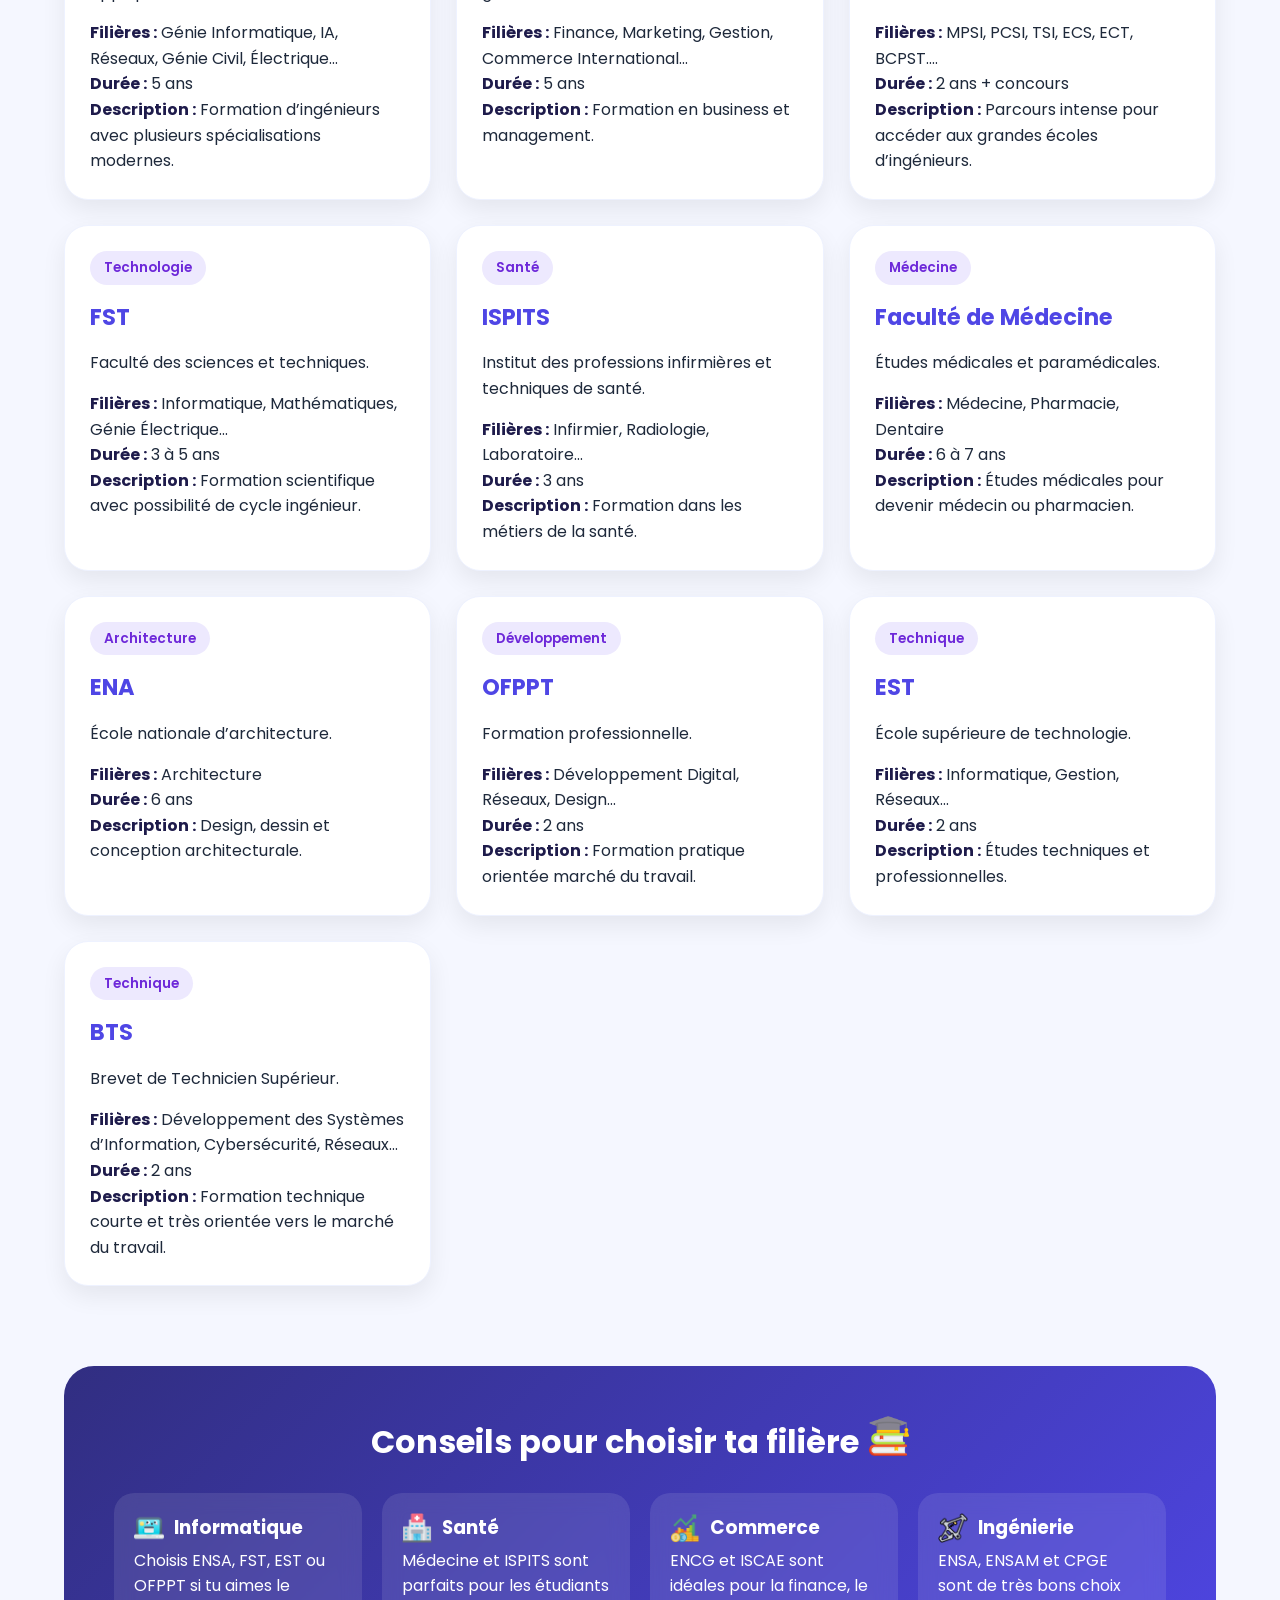
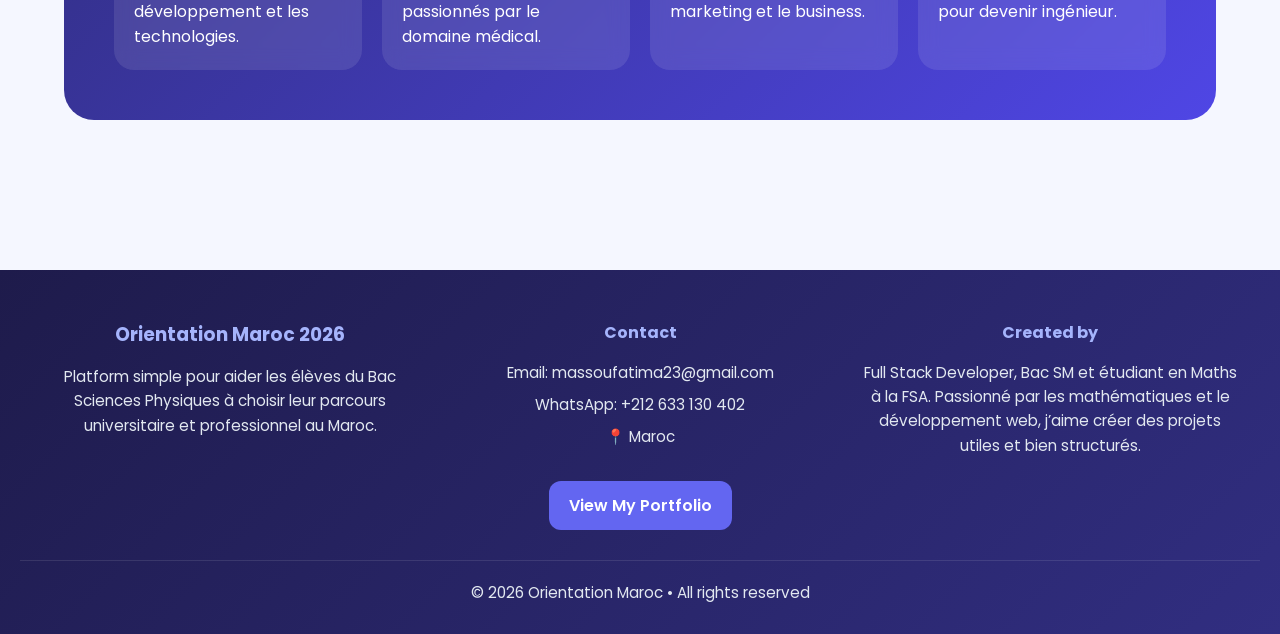
==== commit 4206844f: "lint" ====
--- a/index.html
+++ b/index.html
@@ -361,6 +361,7 @@
         },
       },
     });
+    
   </script>
 </body>
 </html>
--- a/style.css
+++ b/style.css
@@ -83,11 +83,18 @@
   padding:80px 20px;
 }
 
-.open-cards{
-  display:grid;
-  grid-template-columns:repeat(auto-fit,minmax(260px,1fr));
-  gap:25px;
-  margin-top:40px;
+.mySwiper {
+  width: 100%;
+  padding: 20px 0;
+}
+
+.swiper-slide {
+  display: flex;
+  justify-content: center;
+}
+
+.open-card {
+  width: 320px;
 }
 
 .open-card{
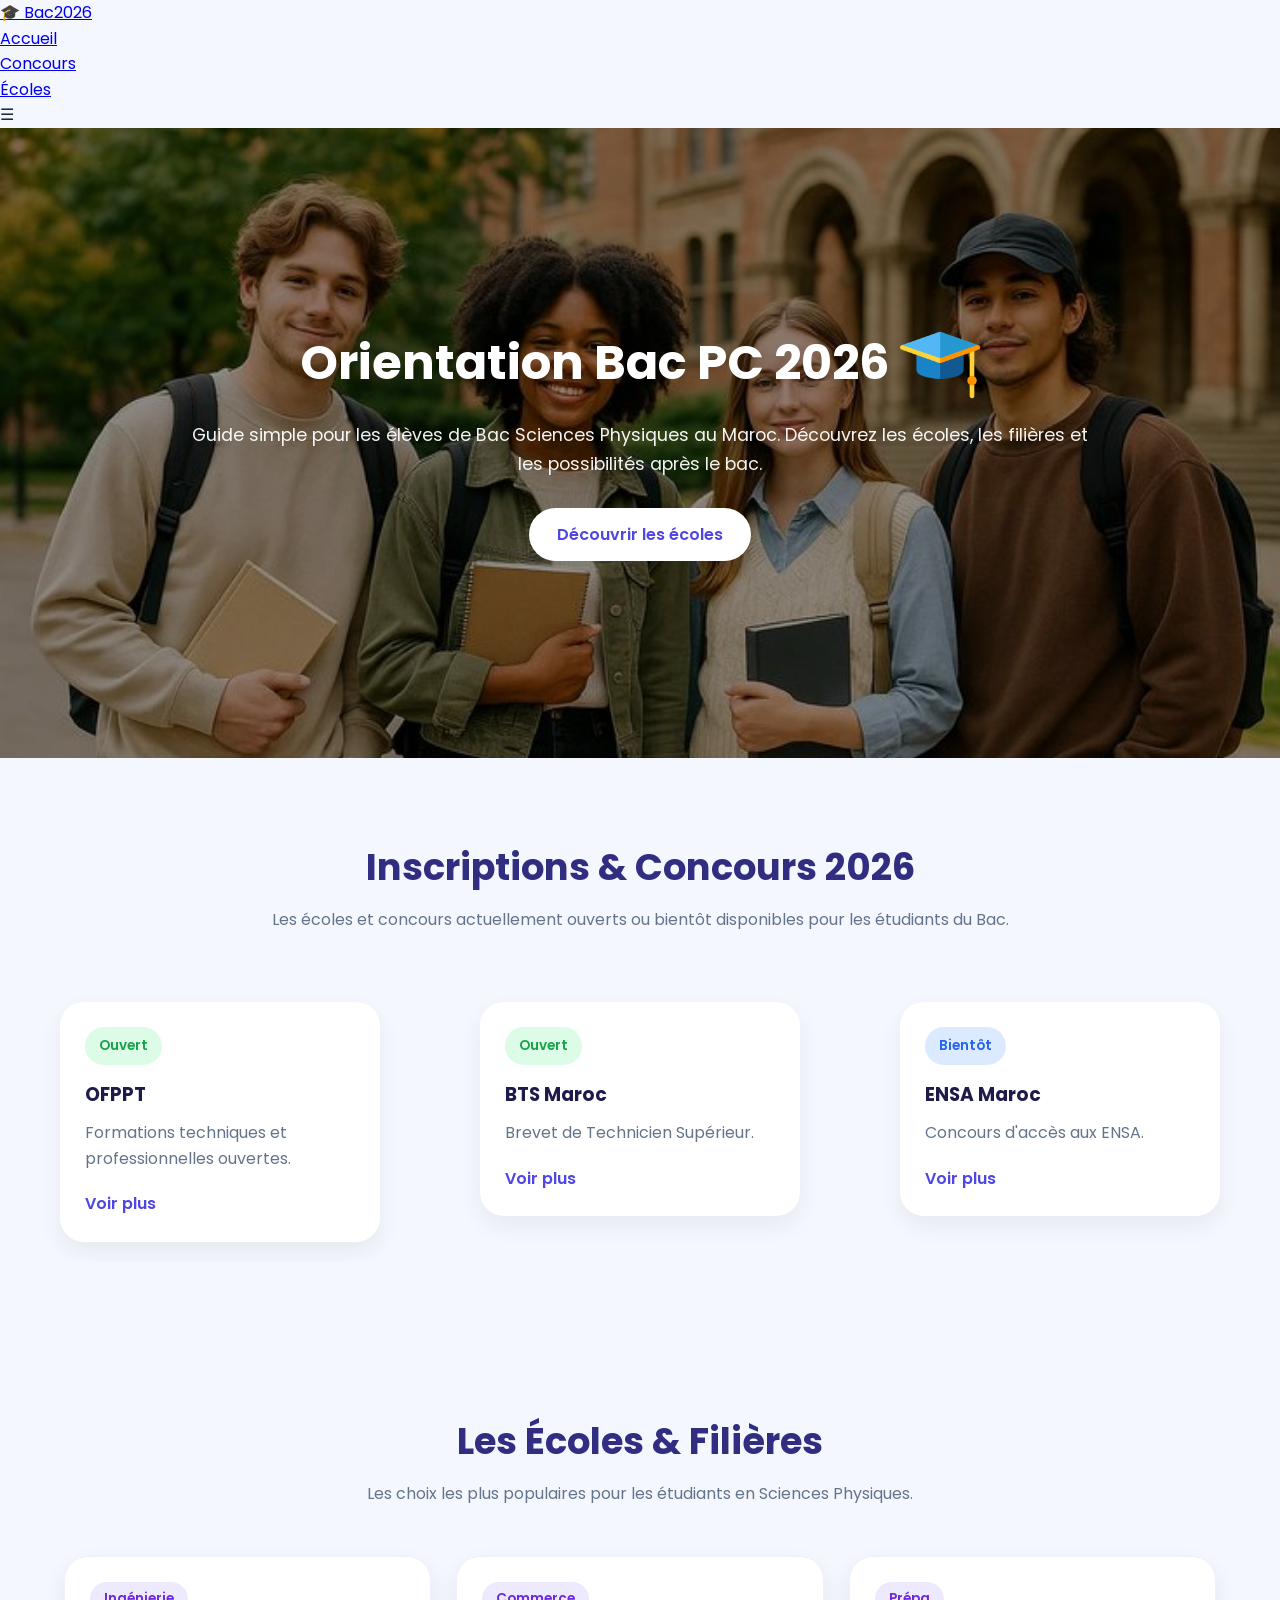
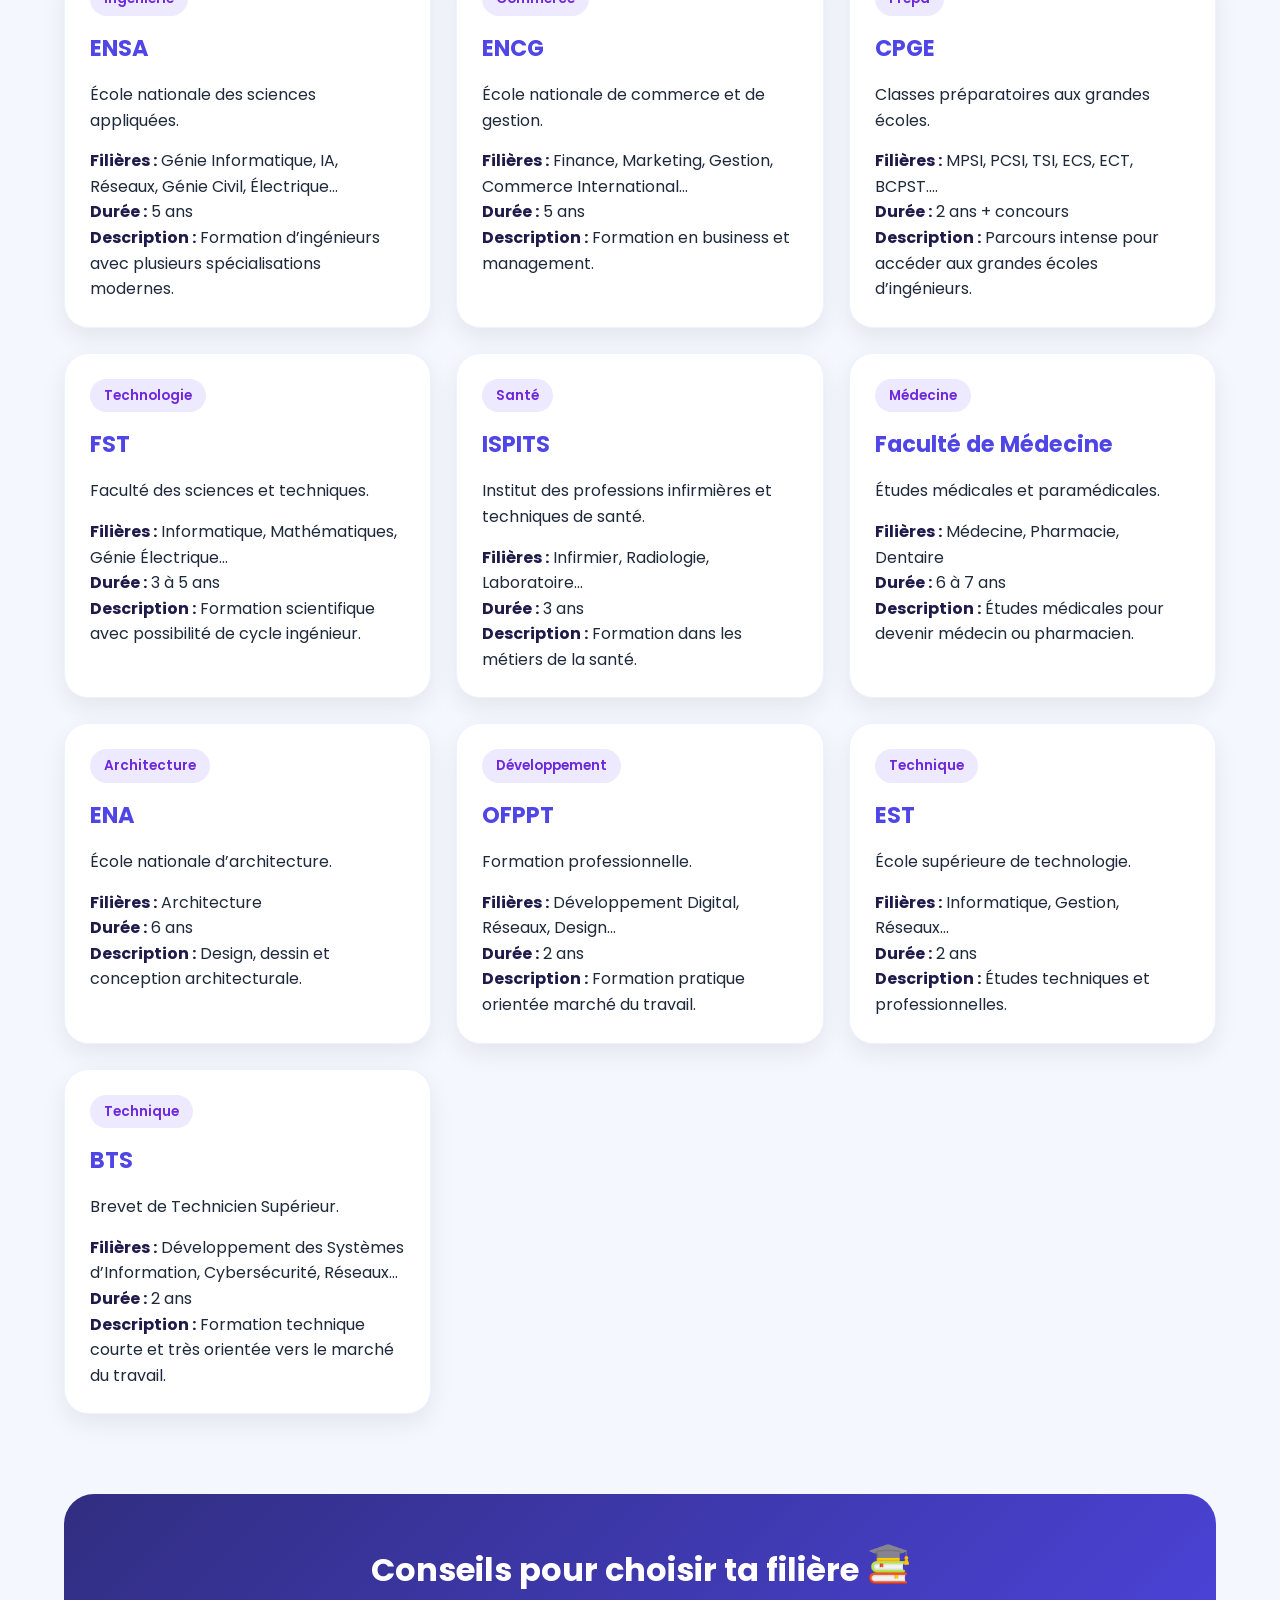
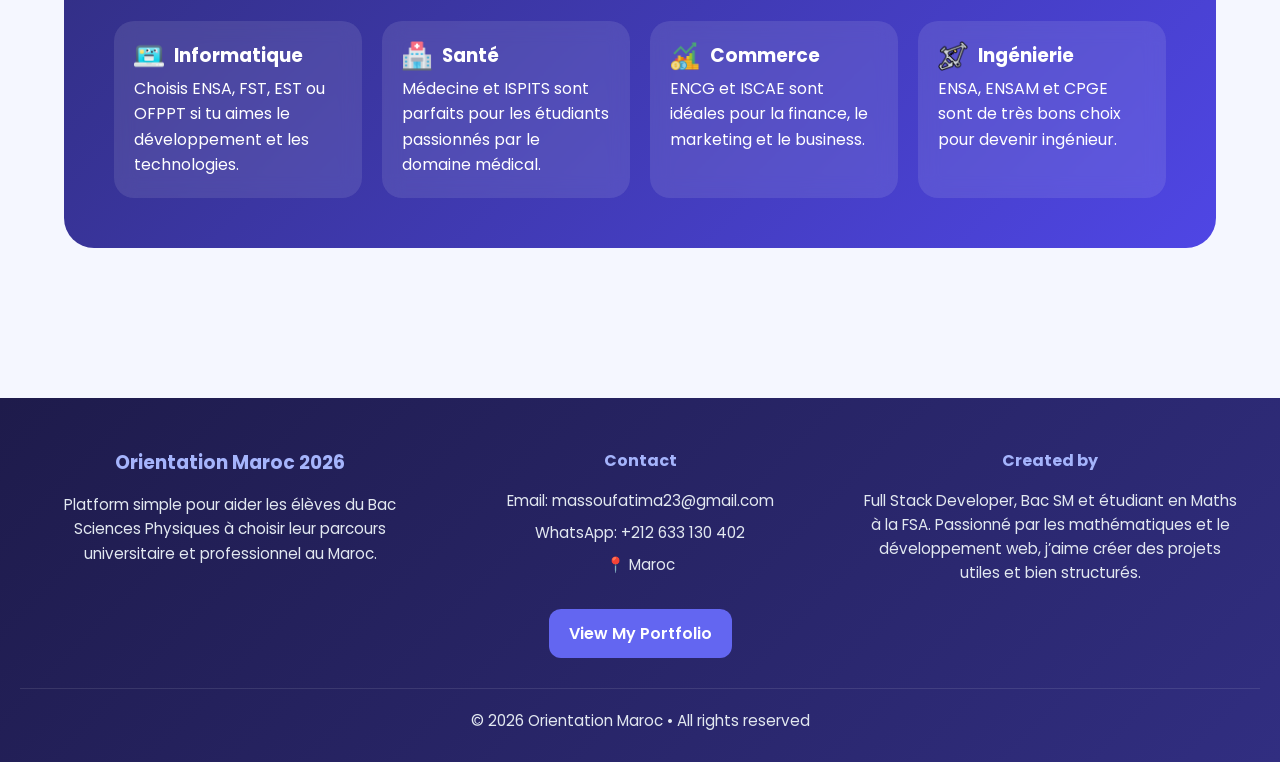
==== commit 5197d2aa: "add navbar" ====
--- a/index.html
+++ b/index.html
@@ -13,7 +13,25 @@
 </head>
 <body>
 
+  <nav class="navbar">
+    <div class="logo">
+      <a href="#">
+        <span>🎓</span> Bac2026
+      </a>
+    </div>
+
+    <ul class="nav-links">
+      <li><a href="#">Accueil</a></li>
+      <li><a href="#concours">Concours</a></li>
+      <li><a href="#schools">Écoles</a></li>
+    </ul>
+
+    <div class="menu-btn" id="menu-btn">
+      ☰
+    </div>
+  </nav>
   <header>
+    <div class="cover"></div>
     <div class="hero">
      <div class="flex" style="display: flex;  justify-content: center;">
         <h1>Orientation Bac PC 2026</h1>
@@ -27,7 +45,7 @@
     </div>
   </header>
 
-  <section class="open-section">
+  <section class="open-section" id="concours">
 
     <div class="section-title">
       <h2>Inscriptions & Concours 2026</h2>
@@ -361,7 +379,7 @@
         },
       },
     });
-    
+
   </script>
 </body>
 </html>
--- a/style.css
+++ b/style.css
@@ -1,9 +1,10 @@
 *{
-      margin:0;
-      padding:0;
-      box-sizing:border-box;
-      font-family:'Poppins',sans-serif;
-}
+  margin:0;
+  padding:0;
+  box-sizing:border-box;
+  font-family:'Poppins',sans-serif;
+}
+
 body{
   background:#f5f7ff;
   color:#1e293b;
@@ -12,7 +13,9 @@
 
 header{
   min-height:70vh;
-  background:linear-gradient(135deg,#4f46e5,#7c3aed,#9333ea);
+  background-image: url(bg2.jfif);
+  background-size: cover;
+  background-repeat: no-repeat;
   color:white;
   display:flex;
   align-items:center;
@@ -23,26 +26,11 @@
   overflow:hidden;
 }
 
-header::before{
-  content:'';
-  position:absolute;
-  width:300px;
-  height:300px;
-  background:rgba(255,255,255,0.1);
-  border-radius:50%;
-  top:-100px;
-  left:-100px;
-}
-
-header::after{
-  content:'';
-  position:absolute;
-  width:400px;
-  height:400px;
-  background:rgba(255,255,255,0.08);
-  border-radius:50%;
-  bottom:-150px;
-  right:-100px;
+.cover {
+  position: absolute;
+  inset: 0;
+  background: rgba(0, 0, 0, 0.4);
+  z-index: 1;
 }
 
 .hero{
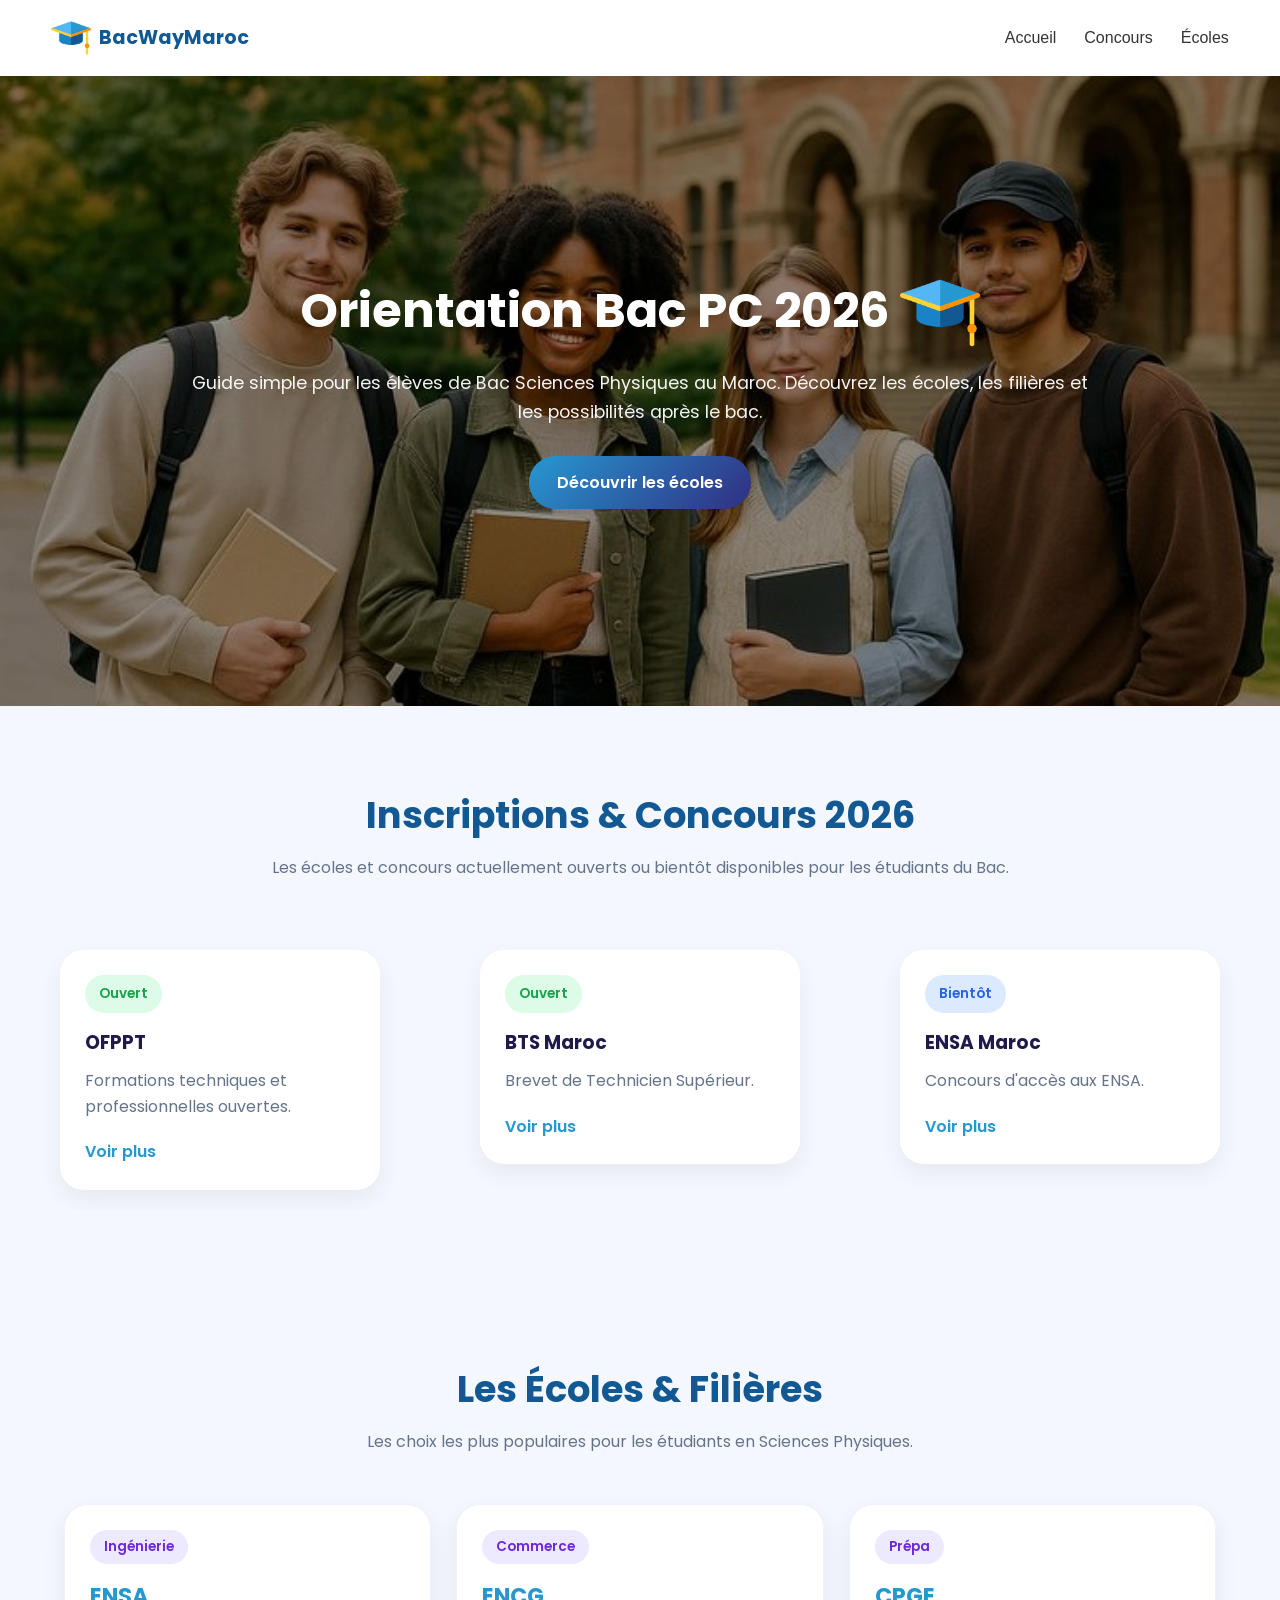
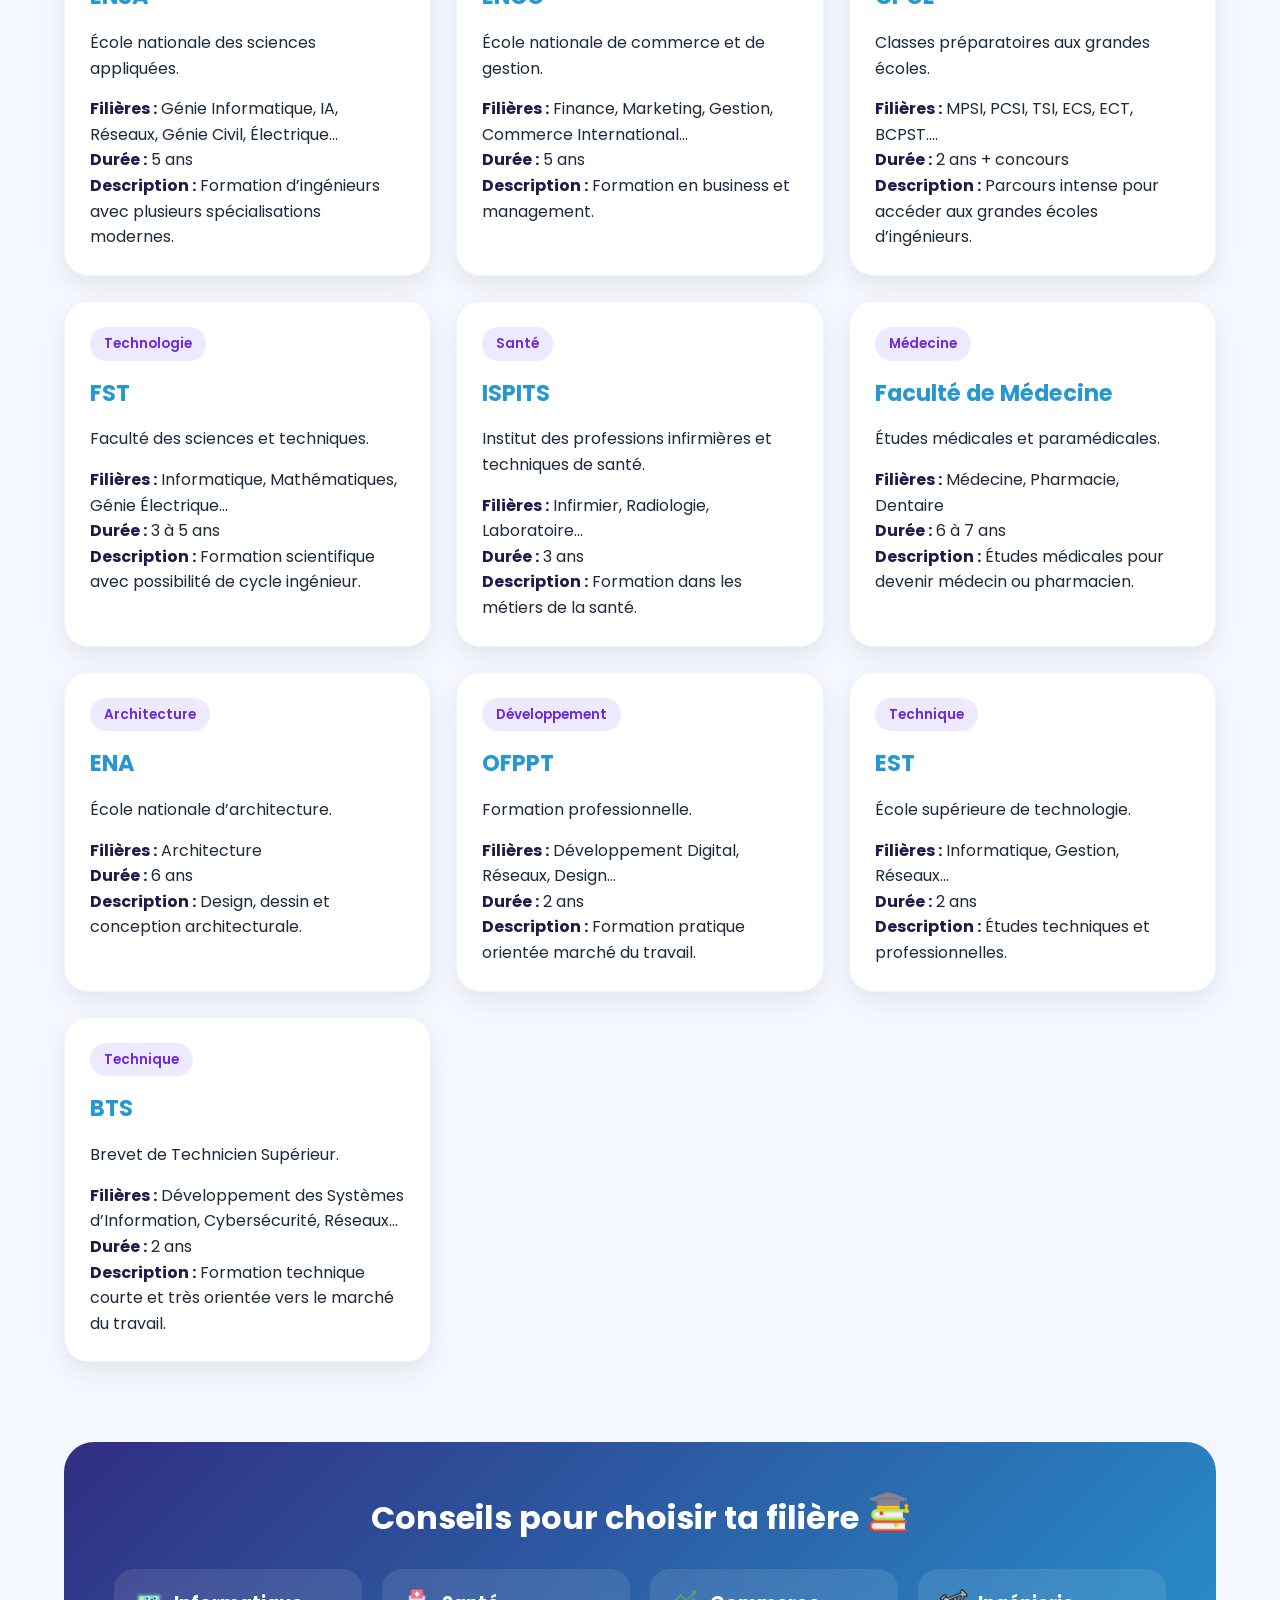
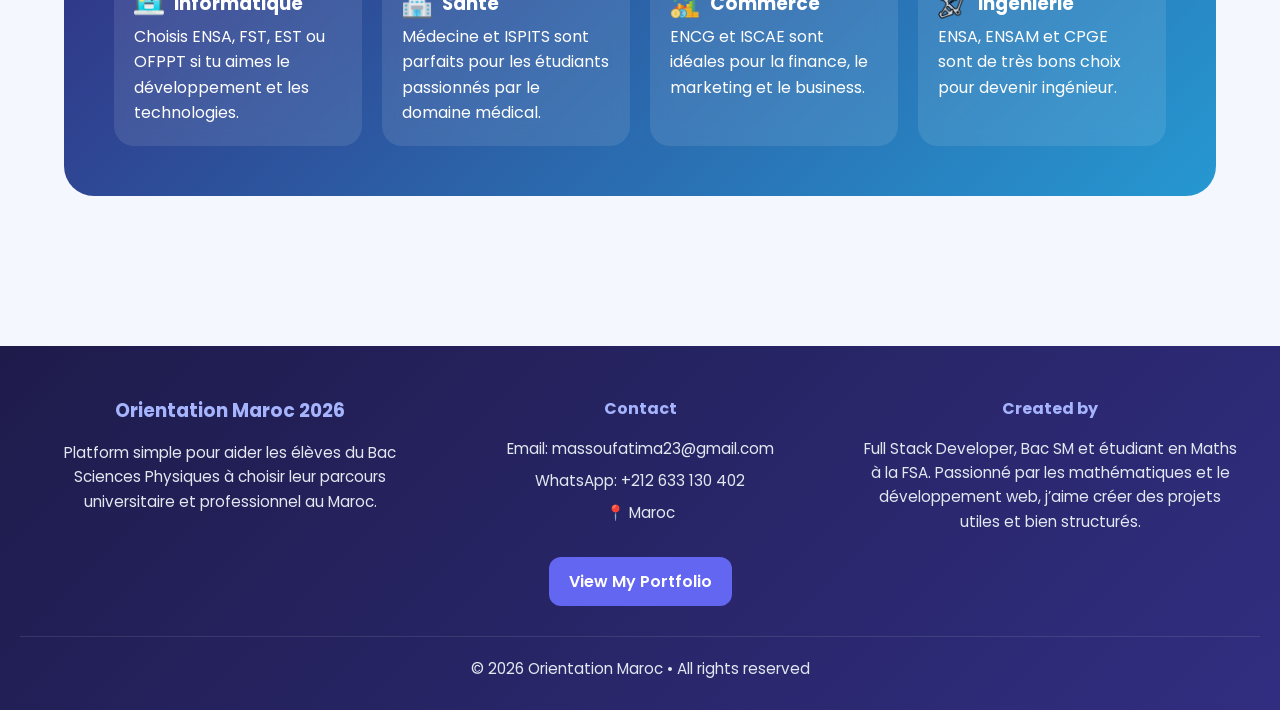
==== commit 673b723e: "new palette with new styling logo and menu" ====
--- a/index.html
+++ b/index.html
@@ -16,7 +16,8 @@
   <nav class="navbar">
     <div class="logo">
       <a href="#">
-        <span>🎓</span> Bac2026
+        <img src="mortarboard.png" alt="Mortarboard" class="logo-img">
+        <h4 class="logo-text">BacWayMaroc</h4>
       </a>
     </div>
 
--- a/style.css
+++ b/style.css
@@ -26,6 +26,63 @@
   overflow:hidden;
 }
 
+.navbar {
+  width: 100%;
+  padding: 18px 4%;
+  display: flex;
+  justify-content: space-between;
+  align-items: center;
+  background: white;
+  position: sticky;
+  top: 0;
+  z-index: 1000;
+  box-shadow: 0 4px 15px rgba(0,0,0,0.05);
+}
+
+.logo-img {
+  width: 40px;
+  height: 40px;
+}
+
+.logo-text {
+  color: rgb(18, 89, 148);
+  font-weight: 700;
+  font-size: 1.2rem;
+}
+
+.logo a {
+  text-decoration: none;
+  font-size: 1.4rem;
+  font-weight: 700;
+  color: #3b2213;
+  display: flex;
+  align-items: center;
+  gap: 8px;
+}
+
+.nav-links {
+  display: flex;
+  list-style: none;
+  gap: 28px;
+}
+
+.nav-links a {
+  text-decoration: none;
+  color: #333;
+  font-weight: 500;
+  transition: 0.3s;
+}
+
+.nav-links a:hover {
+  color: #ff9300;
+}
+
+.menu-btn {
+  display: none;
+  font-size: 1.8rem;
+  cursor: pointer;
+}
+
 .cover {
   position: absolute;
   inset: 0;
@@ -53,8 +110,8 @@
 
 .hero a{
   text-decoration:none;
-  background:white;
-  color:#4f46e5;
+  color:white;
+  background:linear-gradient(135deg,#2698d1,rgb(49, 46, 129));
   padding:14px 28px;
   border-radius:50px;
   font-weight:600;
@@ -129,7 +186,7 @@
 
 .open-card a{
   text-decoration:none;
-  color:#4f46e5;
+  color:#2698d1;
   font-weight:600;
 }
 
@@ -147,7 +204,7 @@
 
 .section-title h2{
   font-size:2.3rem;
-  color:#312e81;
+  color:#125994;
   margin-bottom:10px;
 }
 
@@ -175,7 +232,7 @@
 }
 
 .card h3{
-  color:#4f46e5;
+  color:#2698d1;
   margin-bottom:15px;
   font-size:1.4rem;
 }
@@ -201,7 +258,7 @@
 
 .tips{
   margin-top:80px;
-  background:linear-gradient(135deg,#312e81,#4f46e5);
+  background:linear-gradient(135deg,#312e81,#2698d1);
   color:white;
   padding:50px;
   border-radius:30px;
@@ -326,7 +383,7 @@
 }
 
 .popup-content h2{
-  color:#4f46e5;
+  color:#2698d1;
   margin-bottom:15px;
 }
 
@@ -348,7 +405,7 @@
   right:15px;
   border:none;
   background:#ede9fe;
-  color:#4f46e5;
+  color:#2698d1;
   width:40px;
   height:40px;
   border-radius:50%;
@@ -358,7 +415,7 @@
 }
 
 .close-btn:hover{
-  background:#4f46e5;
+  background:#2698d1;
   color:white;
 }
 
@@ -375,7 +432,7 @@
 }
 
 .portfolio-btn:hover{
-  background:#4f46e5;
+  background:#2698d1;
   transform:translateY(-3px);
 }
 
@@ -398,4 +455,26 @@
     overflow: auto;
     height: stretch;
   }
-}+
+  .nav-links {
+    position: absolute;
+    top: 80px;
+    right: -100%;
+    width: 220px;
+    height: auto;
+    background: white;
+    flex-direction: column;
+    padding: 20px;
+    border-radius: 12px;
+    box-shadow: 0 5px 20px rgba(0,0,0,0.1);
+    transition: 0.3s;
+  }
+
+  .nav-links.active {
+    right: 20px;
+  }
+
+  .menu-btn {
+    display: block;
+  }
+}
